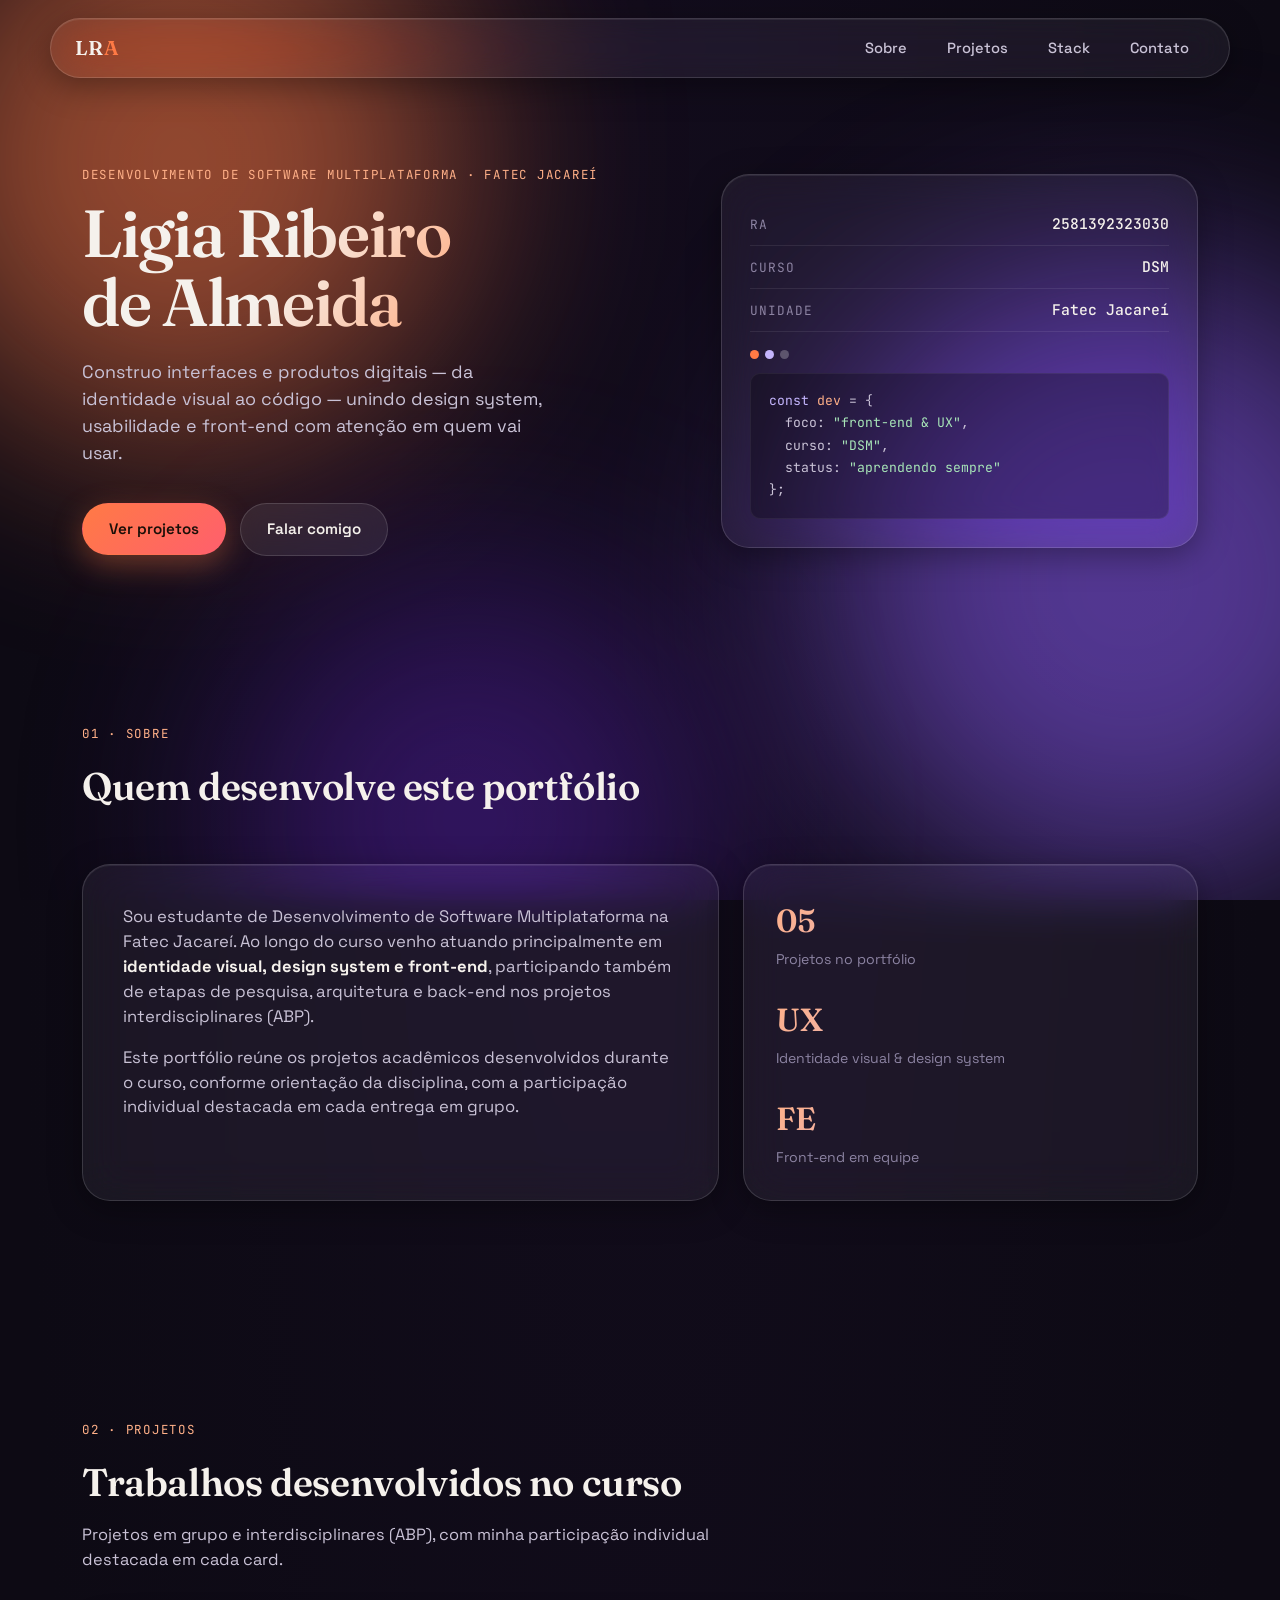
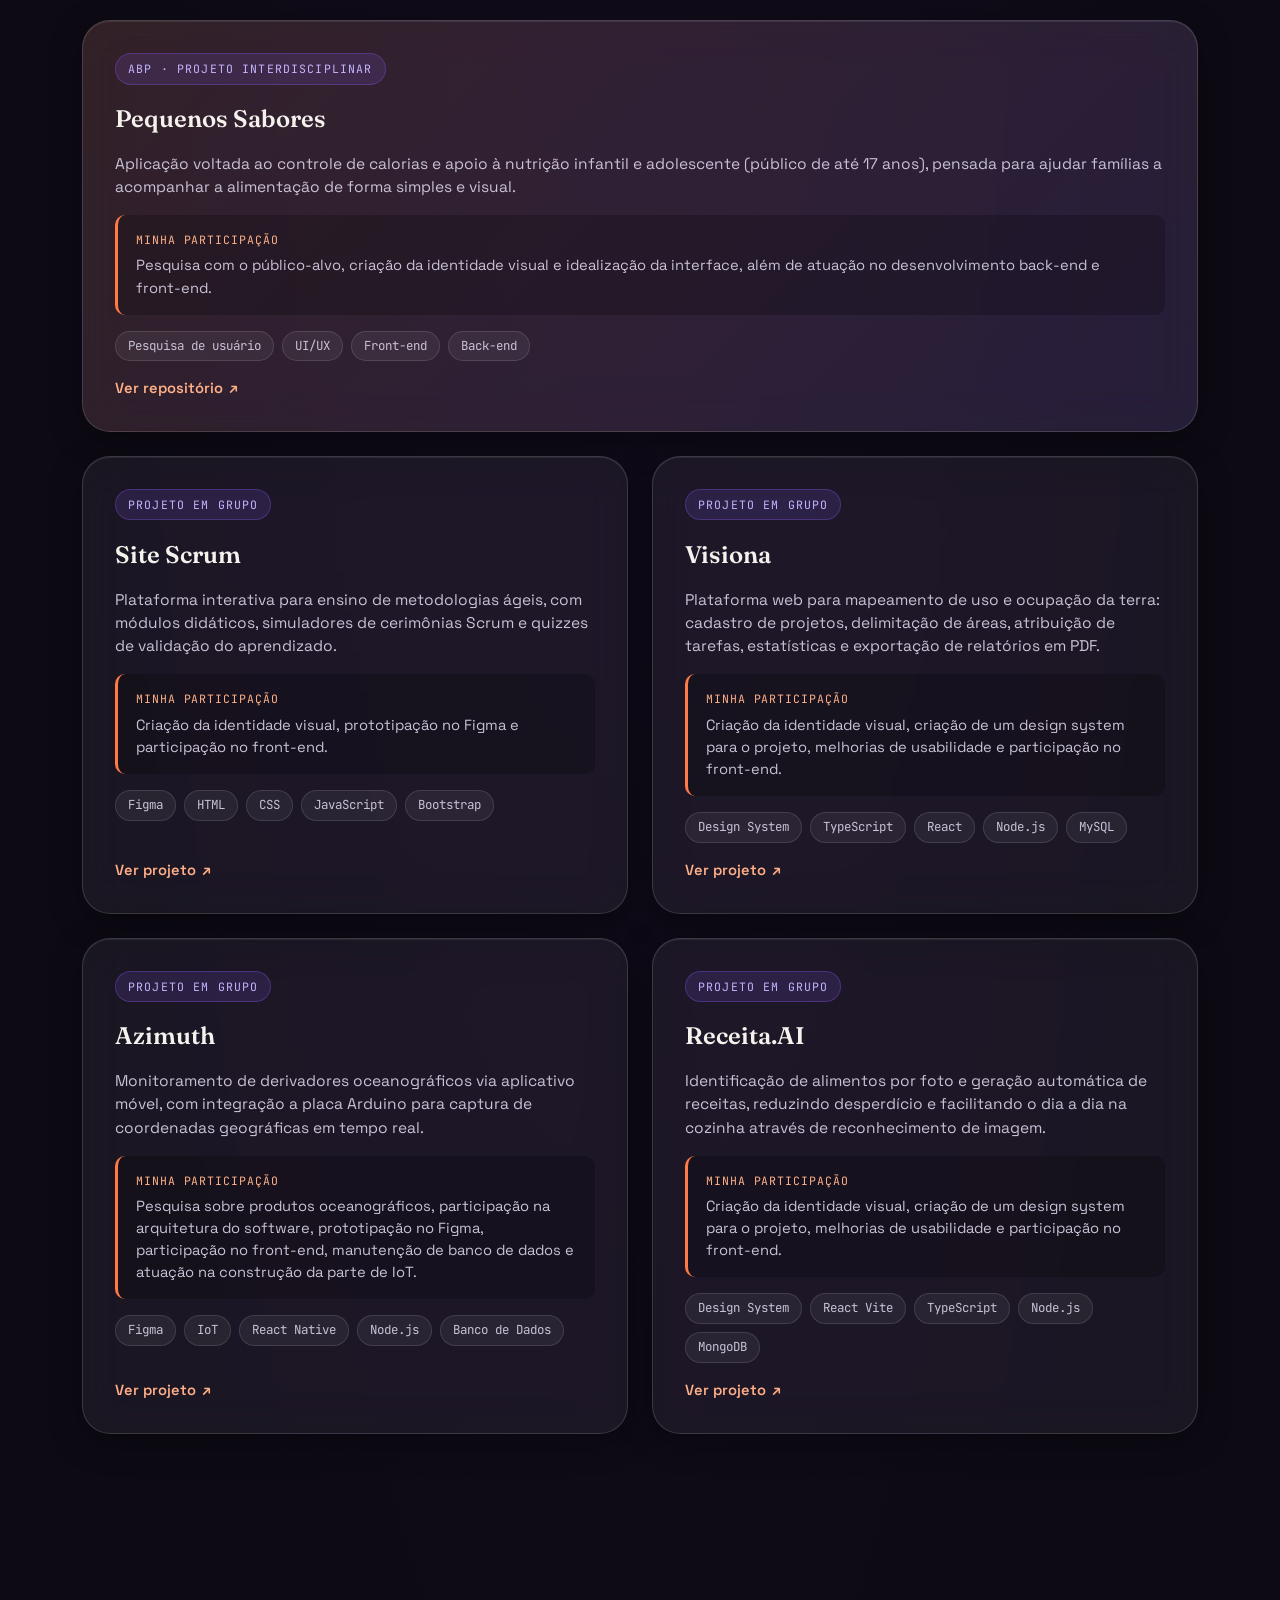
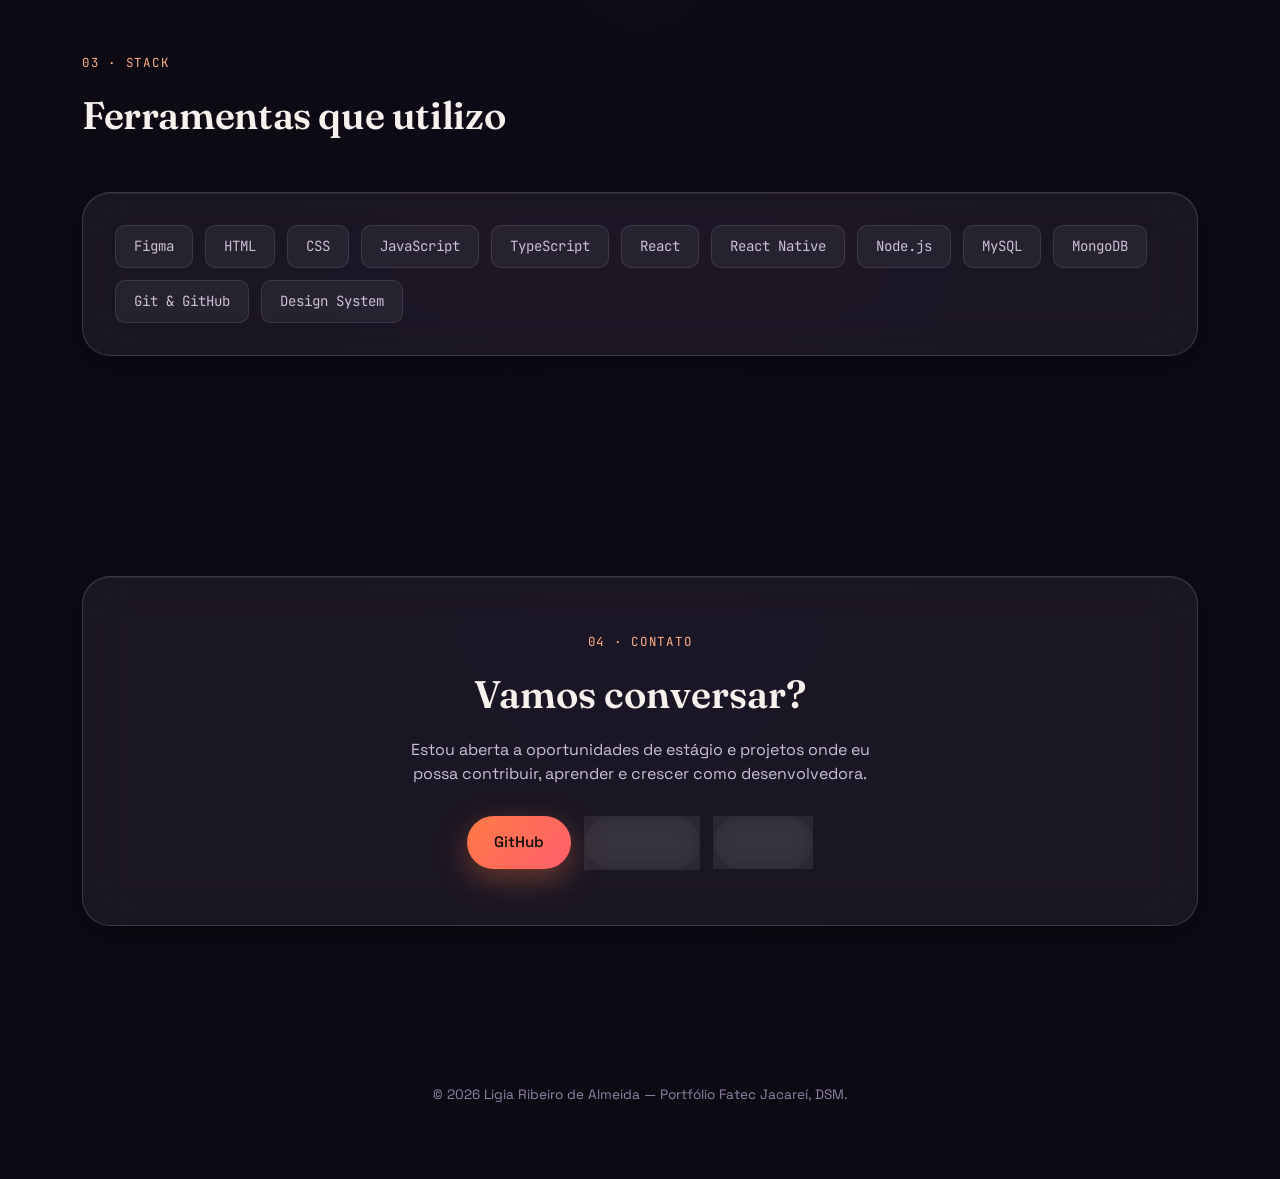
==== docs/index.html @ 4e8bae31 "Move portfolio para pasta docs (fonte do GitHub Pages)" ====
<!DOCTYPE html>
<html lang="pt-BR">
<head>
<meta charset="UTF-8">
<meta name="viewport" content="width=device-width, initial-scale=1.0">
<title>Ligia Ribeiro de Almeida · Portfólio</title>
<meta name="description" content="Portfólio de Ligia Ribeiro de Almeida — Desenvolvimento de Software Multiplataforma, Fatec Jacareí.">
<link rel="preconnect" href="https://fonts.googleapis.com">
<link rel="preconnect" href="https://fonts.gstatic.com" crossorigin>
<link href="https://fonts.googleapis.com/css2?family=Space+Grotesk:wght@400;500;600;700&family=Fraunces:ital,opsz,wght@0,9..144,400;0,9..144,500;0,9..144,600;1,9..144,500&family=JetBrains+Mono:wght@400;500&display=swap" rel="stylesheet">
<link rel="stylesheet" href="assets/css/style.css">
</head>
<body>

<div class="aurora" aria-hidden="true">
  <span class="blob blob--orange"></span>
  <span class="blob blob--purple"></span>
  <span class="blob blob--purple2"></span>
</div>

<a class="skip-link" href="#conteudo">Pular para o conteúdo</a>

<header class="nav-wrap">
  <nav class="nav glass" aria-label="Navegação principal">
    <a href="#topo" class="nav__brand">LR<span>A</span></a>
    <button class="nav__toggle" id="navToggle" aria-expanded="false" aria-controls="navMenu" aria-label="Abrir menu">
      <span></span><span></span><span></span>
    </button>
    <ul class="nav__menu" id="navMenu">
      <li><a href="#sobre">Sobre</a></li>
      <li><a href="#projetos">Projetos</a></li>
      <li><a href="#stack">Stack</a></li>
      <li><a href="#contato">Contato</a></li>
    </ul>
  </nav>
</header>

<main id="conteudo">

  <!-- HERO -->
  <section class="hero" id="topo">
    <div class="hero__content">
      <p class="eyebrow">Desenvolvimento de Software Multiplataforma · Fatec Jacareí</p>
      <h1 class="hero__title">
        Ligia Ribeiro<br>de Almeida
      </h1>
      <p class="hero__lede">
        Construo interfaces e produtos digitais — da identidade visual ao código —
        unindo design system, usabilidade e front-end com atenção em quem vai usar.
      </p>
      <div class="hero__actions">
        <a href="#projetos" class="btn btn--primary">Ver projetos</a>
        <a href="#contato" class="btn btn--ghost">Falar comigo</a>
      </div>
    </div>
    <div class="hero__panel glass" aria-hidden="true">
      <div class="panel__row"><span>RA</span><strong>2581392323030</strong></div>
      <div class="panel__row"><span>Curso</span><strong>DSM</strong></div>
      <div class="panel__row"><span>Unidade</span><strong>Fatec Jacareí</strong></div>
      <div class="panel__dots">
        <i></i><i></i><i></i>
      </div>
      <div class="panel__code">
        <span class="line"><span class="tok-kw">const</span> <span class="tok-var">dev</span> = {</span>
        <span class="line">  foco: <span class="tok-str">"front-end & UX"</span>,</span>
        <span class="line">  curso: <span class="tok-str">"DSM"</span>,</span>
        <span class="line">  status: <span class="tok-str">"aprendendo sempre"</span></span>
        <span class="line">};</span>
      </div>
    </div>
  </section>

  <!-- SOBRE -->
  <section class="sobre" id="sobre">
    <div class="section-head">
      <p class="eyebrow">01 · Sobre</p>
      <h2>Quem desenvolve este portfólio</h2>
    </div>
    <div class="sobre__grid">
      <div class="glass sobre__card">
        <p>
          Sou estudante de Desenvolvimento de Software Multiplataforma na Fatec Jacareí.
          Ao longo do curso venho atuando principalmente em <strong>identidade visual,
          design system e front-end</strong>, participando também de etapas de pesquisa,
          arquitetura e back-end nos projetos interdisciplinares (ABP).
        </p>
        <p>
          Este portfólio reúne os projetos acadêmicos desenvolvidos durante o curso,
          conforme orientação da disciplina, com a participação individual destacada
          em cada entrega em grupo.
        </p>
      </div>
      <div class="glass sobre__highlights">
        <div class="hl">
          <span class="hl__num">05</span>
          <span class="hl__label">Projetos no portfólio</span>
        </div>
        <div class="hl">
          <span class="hl__num">UX</span>
          <span class="hl__label">Identidade visual &amp; design system</span>
        </div>
        <div class="hl">
          <span class="hl__num">FE</span>
          <span class="hl__label">Front-end em equipe</span>
        </div>
      </div>
    </div>
  </section>

  <!-- PROJETOS -->
  <section class="projetos" id="projetos">
    <div class="section-head">
      <p class="eyebrow">02 · Projetos</p>
      <h2>Trabalhos desenvolvidos no curso</h2>
      <p class="section-sub">Projetos em grupo e interdisciplinares (ABP), com minha participação individual destacada em cada card.</p>
    </div>

    <div class="projetos__grid">

      <!-- Pequenos Sabores -->
      <article class="card glass card--feature">
        <div class="card__tag">ABP · Projeto Interdisciplinar</div>
        <h3>Pequenos Sabores</h3>
        <p class="card__desc">
          Aplicação voltada ao controle de calorias e apoio à nutrição infantil
          e adolescente (público de até 17 anos), pensada para ajudar famílias
          a acompanhar a alimentação de forma simples e visual.
        </p>
        <div class="card__role">
          <span class="card__role-label">Minha participação</span>
          <p>Pesquisa com o público-alvo, criação da identidade visual e idealização
          da interface, além de atuação no desenvolvimento back-end e front-end.</p>
        </div>
        <div class="chips">
          <span class="chip">Pesquisa de usuário</span>
          <span class="chip">UI/UX</span>
          <span class="chip">Front-end</span>
          <span class="chip">Back-end</span>
        </div>
        <a href="https://github.com/4TechForce/ABP-3DSM-2024" target="_blank" rel="noopener" class="card__link">
          Ver repositório <span aria-hidden="true">↗</span>
        </a>
      </article>

      <!-- Site Scrum -->
      <article class="card glass">
        <div class="card__tag">Projeto em grupo</div>
        <h3>Site Scrum</h3>
        <p class="card__desc">
          Plataforma interativa para ensino de metodologias ágeis, com módulos
          didáticos, simuladores de cerimônias Scrum e quizzes de validação
          do aprendizado.
        </p>
        <div class="card__role">
          <span class="card__role-label">Minha participação</span>
          <p>Criação da identidade visual, prototipação no Figma e participação no front-end.</p>
        </div>
        <div class="chips">
          <span class="chip">Figma</span>
          <span class="chip">HTML</span>
          <span class="chip">CSS</span>
          <span class="chip">JavaScript</span>
          <span class="chip">Bootstrap</span>
        </div>
        <a href="https://cguilhermec.github.io/portfolio/src/pages/SiteScrum.html" target="_blank" rel="noopener" class="card__link">
          Ver projeto <span aria-hidden="true">↗</span>
        </a>
      </article>

      <!-- Visiona -->
      <article class="card glass">
        <div class="card__tag">Projeto em grupo</div>
        <h3>Visiona</h3>
        <p class="card__desc">
          Plataforma web para mapeamento de uso e ocupação da terra: cadastro
          de projetos, delimitação de áreas, atribuição de tarefas, estatísticas
          e exportação de relatórios em PDF.
        </p>
        <div class="card__role">
          <span class="card__role-label">Minha participação</span>
          <p>Criação da identidade visual, criação de um design system para o projeto,
          melhorias de usabilidade e participação no front-end.</p>
        </div>
        <div class="chips">
          <span class="chip">Design System</span>
          <span class="chip">TypeScript</span>
          <span class="chip">React</span>
          <span class="chip">Node.js</span>
          <span class="chip">MySQL</span>
        </div>
        <a href="https://cguilhermec.github.io/portfolio/src/pages/Visiona.html" target="_blank" rel="noopener" class="card__link">
          Ver projeto <span aria-hidden="true">↗</span>
        </a>
      </article>

      <!-- Azimuth -->
      <article class="card glass">
        <div class="card__tag">Projeto em grupo</div>
        <h3>Azimuth</h3>
        <p class="card__desc">
          Monitoramento de derivadores oceanográficos via aplicativo móvel, com
          integração a placa Arduino para captura de coordenadas geográficas
          em tempo real.
        </p>
        <div class="card__role">
          <span class="card__role-label">Minha participação</span>
          <p>Pesquisa sobre produtos oceanográficos, participação na arquitetura do
          software, prototipação no Figma, participação no front-end, manutenção
          de banco de dados e atuação na construção da parte de IoT.</p>
        </div>
        <div class="chips">
          <span class="chip">Figma</span>
          <span class="chip">IoT</span>
          <span class="chip">React Native</span>
          <span class="chip">Node.js</span>
          <span class="chip">Banco de Dados</span>
        </div>
        <a href="https://cguilhermec.github.io/portfolio/src/pages/Azimuth.html" target="_blank" rel="noopener" class="card__link">
          Ver projeto <span aria-hidden="true">↗</span>
        </a>
      </article>

      <!-- Receita.AI -->
      <article class="card glass">
        <div class="card__tag">Projeto em grupo</div>
        <h3>Receita.AI</h3>
        <p class="card__desc">
          Identificação de alimentos por foto e geração automática de receitas,
          reduzindo desperdício e facilitando o dia a dia na cozinha através
          de reconhecimento de imagem.
        </p>
        <div class="card__role">
          <span class="card__role-label">Minha participação</span>
          <p>Criação da identidade visual, criação de um design system para o projeto,
          melhorias de usabilidade e participação no front-end.</p>
        </div>
        <div class="chips">
          <span class="chip">Design System</span>
          <span class="chip">React Vite</span>
          <span class="chip">TypeScript</span>
          <span class="chip">Node.js</span>
          <span class="chip">MongoDB</span>
        </div>
        <a href="https://cguilhermec.github.io/portfolio/src/pages/ReceitasIA.html" target="_blank" rel="noopener" class="card__link">
          Ver projeto <span aria-hidden="true">↗</span>
        </a>
      </article>

    </div>
  </section>

  <!-- STACK -->
  <section class="stack" id="stack">
    <div class="section-head">
      <p class="eyebrow">03 · Stack</p>
      <h2>Ferramentas que utilizo</h2>
    </div>
    <ul class="stack__list glass">
      <li>Figma</li>
      <li>HTML</li>
      <li>CSS</li>
      <li>JavaScript</li>
      <li>TypeScript</li>
      <li>React</li>
      <li>React Native</li>
      <li>Node.js</li>
      <li>MySQL</li>
      <li>MongoDB</li>
      <li>Git &amp; GitHub</li>
      <li>Design System</li>
    </ul>
  </section>

  <!-- CONTATO -->
  <section class="contato" id="contato">
    <div class="glass contato__card">
      <p class="eyebrow">04 · Contato</p>
      <h2>Vamos conversar?</h2>
      <p class="contato__lede">
        Estou aberta a oportunidades de estágio e projetos onde eu possa
        contribuir, aprender e crescer como desenvolvedora.
      </p>
      <div class="contato__links">
        <a href="https://github.com/fatec-jacarei-dsm-portfolio" target="_blank" rel="noopener" class="btn btn--primary">GitHub</a>
        <a href="#" class="btn btn--ghost" id="linkedinLink">LinkedIn</a>
        <a href="#" class="btn btn--ghost" id="emailLink">E-mail</a>
      </div>
    </div>
  </section>

</main>

<footer class="footer">
  <p>© <span id="ano"></span> Ligia Ribeiro de Almeida — Portfólio Fatec Jacareí, DSM.</p>
</footer>

<script src="assets/js/main.js"></script>
</body>
</html>
---- docs/assets/css/style.css ----
/* ===========================================================
   TOKENS
   =========================================================== */
:root {
  /* Cor base — fundo profundo, quase preto-arroxeado */
  --bg-base: #0d0a14;
  --bg-base-2: #120c1c;

  /* Acentos */
  --orange: #ff7a45;
  --orange-soft: #ffb088;
  --purple: #8b5cf6;
  --purple-deep: #5b21b6;
  --purple-soft: #c4b5fd;

  /* Texto */
  --text-high: #f5f1ec;
  --text-mid: #c9c2d6;
  --text-low: #8d84a3;

  /* Vidro */
  --glass-bg: rgba(255, 255, 255, 0.055);
  --glass-bg-strong: rgba(255, 255, 255, 0.08);
  --glass-border: rgba(255, 255, 255, 0.14);
  --glass-shadow: 0 8px 32px rgba(0, 0, 0, 0.35);

  /* Tipografia */
  --font-display: "Fraunces", serif;
  --font-body: "Space Grotesk", sans-serif;
  --font-mono: "JetBrains Mono", monospace;

  --radius-lg: 28px;
  --radius-md: 18px;
  --radius-sm: 10px;
}

* { box-sizing: border-box; }

html {
  scroll-behavior: smooth;
}

@media (prefers-reduced-motion: reduce) {
  html { scroll-behavior: auto; }
  * { animation-duration: 0.01ms !important; animation-iteration-count: 1 !important; transition-duration: 0.01ms !important; }
}

body {
  margin: 0;
  background: radial-gradient(ellipse at top, var(--bg-base-2), var(--bg-base) 70%);
  color: var(--text-high);
  font-family: var(--font-body);
  line-height: 1.5;
  min-height: 100vh;
  overflow-x: hidden;
}

img { max-width: 100%; display: block; }

a { color: inherit; text-decoration: none; }

.skip-link {
  position: absolute;
  left: -9999px;
  top: 0;
  background: var(--orange);
  color: #1a1020;
  padding: 12px 20px;
  border-radius: var(--radius-sm);
  z-index: 999;
  font-weight: 600;
}
.skip-link:focus {
  left: 16px;
  top: 16px;
}

:focus-visible {
  outline: 2px solid var(--orange-soft);
  outline-offset: 3px;
  border-radius: 6px;
}

/* ===========================================================
   AURORA BACKGROUND — fonte de luz por trás do vidro
   =========================================================== */
.aurora {
  position: fixed;
  inset: 0;
  z-index: -1;
  overflow: hidden;
  pointer-events: none;
}

.blob {
  position: absolute;
  border-radius: 50%;
  filter: blur(110px);
  opacity: 0.55;
}

.blob--orange {
  width: 560px;
  height: 560px;
  background: var(--orange);
  top: -120px;
  left: -100px;
  animation: drift1 22s ease-in-out infinite alternate;
}

.blob--purple {
  width: 620px;
  height: 620px;
  background: var(--purple);
  top: 30%;
  right: -160px;
  animation: drift2 26s ease-in-out infinite alternate;
}

.blob--purple2 {
  width: 480px;
  height: 480px;
  background: var(--purple-deep);
  bottom: -160px;
  left: 18%;
  opacity: 0.45;
  animation: drift3 30s ease-in-out infinite alternate;
}

@keyframes drift1 {
  to { transform: translate(60px, 80px) scale(1.08); }
}
@keyframes drift2 {
  to { transform: translate(-50px, 60px) scale(1.05); }
}
@keyframes drift3 {
  to { transform: translate(40px, -50px) scale(1.1); }
}

/* ===========================================================
   GLASS — material base
   =========================================================== */
.glass {
  background: var(--glass-bg);
  border: 1px solid var(--glass-border);
  border-radius: var(--radius-lg);
  backdrop-filter: blur(22px) saturate(140%);
  -webkit-backdrop-filter: blur(22px) saturate(140%);
  box-shadow: var(--glass-shadow), inset 0 1px 0 rgba(255,255,255,0.08);
}

/* ===========================================================
   LAYOUT WRAPPERS
   =========================================================== */
section {
  max-width: 1180px;
  margin: 0 auto;
  padding: 110px 32px;
}

.section-head { margin-bottom: 48px; max-width: 640px; }

.eyebrow {
  font-family: var(--font-mono);
  font-size: 0.78rem;
  letter-spacing: 0.14em;
  text-transform: uppercase;
  color: var(--orange-soft);
  margin: 0 0 14px;
}

.section-head h2 {
  font-family: var(--font-display);
  font-weight: 600;
  font-size: clamp(1.8rem, 3vw, 2.6rem);
  margin: 0 0 12px;
  letter-spacing: -0.01em;
}

.section-sub {
  color: var(--text-mid);
  margin: 0;
  font-size: 1.02rem;
}

/* ===========================================================
   NAV
   =========================================================== */
.nav-wrap {
  position: sticky;
  top: 0;
  z-index: 50;
  padding: 18px 24px 0;
}

.nav {
  max-width: 1180px;
  margin: 0 auto;
  display: flex;
  align-items: center;
  justify-content: space-between;
  padding: 14px 24px;
  border-radius: 999px;
}

.nav__brand {
  font-family: var(--font-display);
  font-weight: 600;
  font-size: 1.25rem;
  letter-spacing: 0.02em;
}
.nav__brand span { color: var(--orange); }

.nav__menu {
  list-style: none;
  display: flex;
  gap: 8px;
  margin: 0;
  padding: 0;
}

.nav__menu a {
  font-size: 0.92rem;
  font-weight: 500;
  color: var(--text-mid);
  padding: 9px 16px;
  border-radius: 999px;
  transition: color 0.2s ease, background 0.2s ease;
}

.nav__menu a:hover {
  color: var(--text-high);
  background: rgba(255,255,255,0.07);
}

.nav__toggle {
  display: none;
  flex-direction: column;
  gap: 5px;
  background: none;
  border: none;
  cursor: pointer;
  padding: 6px;
}
.nav__toggle span {
  width: 22px;
  height: 2px;
  background: var(--text-high);
  border-radius: 2px;
  transition: transform 0.25s ease, opacity 0.25s ease;
}

/* ===========================================================
   HERO
   =========================================================== */
.hero {
  display: grid;
  grid-template-columns: 1.1fr 0.9fr;
  gap: 56px;
  align-items: center;
  padding-top: 88px;
  padding-bottom: 60px;
}

.eyebrow + .hero__title { margin-top: 0; }

.hero__title {
  font-family: var(--font-display);
  font-weight: 600;
  font-size: clamp(2.6rem, 5.2vw, 4.4rem);
  line-height: 1.04;
  margin: 0 0 22px;
  letter-spacing: -0.02em;
  background: linear-gradient(120deg, var(--text-high) 35%, var(--orange-soft) 65%, var(--purple-soft) 100%);
  -webkit-background-clip: text;
  background-clip: text;
  color: transparent;
}

.hero__lede {
  font-size: 1.12rem;
  color: var(--text-mid);
  max-width: 480px;
  margin: 0 0 36px;
}

.hero__actions {
  display: flex;
  gap: 14px;
  flex-wrap: wrap;
}

.btn {
  display: inline-flex;
  align-items: center;
  gap: 6px;
  font-family: var(--font-body);
  font-weight: 600;
  font-size: 0.95rem;
  padding: 14px 26px;
  border-radius: 999px;
  transition: transform 0.2s ease, box-shadow 0.2s ease, background 0.2s ease;
  cursor: pointer;
  border: 1px solid transparent;
}

.btn--primary {
  background: linear-gradient(135deg, var(--orange), #ff5f6d);
  color: #1a0f08;
  box-shadow: 0 10px 30px rgba(255, 122, 69, 0.35);
}
.btn--primary:hover {
  transform: translateY(-2px);
  box-shadow: 0 14px 36px rgba(255, 122, 69, 0.45);
}

.btn--ghost {
  background: var(--glass-bg-strong);
  border: 1px solid var(--glass-border);
  color: var(--text-high);
  backdrop-filter: blur(12px);
}
.btn--ghost:hover {
  transform: translateY(-2px);
  background: rgba(255,255,255,0.12);
}

/* Hero side panel */
.hero__panel {
  padding: 28px;
  position: relative;
}

.panel__row {
  display: flex;
  justify-content: space-between;
  align-items: baseline;
  padding: 10px 0;
  border-bottom: 1px solid rgba(255,255,255,0.08);
  font-family: var(--font-mono);
}
.panel__row span {
  color: var(--text-low);
  font-size: 0.8rem;
  text-transform: uppercase;
  letter-spacing: 0.08em;
}
.panel__row strong {
  color: var(--text-high);
  font-weight: 500;
  font-size: 0.92rem;
}

.panel__dots {
  display: flex;
  gap: 6px;
  margin: 18px 0 14px;
}
.panel__dots i {
  width: 9px;
  height: 9px;
  border-radius: 50%;
  display: block;
}
.panel__dots i:nth-child(1) { background: var(--orange); }
.panel__dots i:nth-child(2) { background: var(--purple-soft); }
.panel__dots i:nth-child(3) { background: rgba(255,255,255,0.25); }

.panel__code {
  background: rgba(0,0,0,0.28);
  border-radius: var(--radius-sm);
  padding: 16px 18px;
  font-family: var(--font-mono);
  font-size: 0.82rem;
  line-height: 1.7;
  border: 1px solid rgba(255,255,255,0.06);
}
.panel__code .line { display: block; white-space: pre; color: var(--text-mid); }
.tok-kw { color: var(--purple-soft); }
.tok-var { color: var(--orange-soft); }
.tok-str { color: #a8e6b8; }

/* ===========================================================
   SOBRE
   =========================================================== */
.sobre__grid {
  display: grid;
  grid-template-columns: 1.4fr 1fr;
  gap: 24px;
}

.sobre__card {
  padding: 40px;
  font-size: 1.04rem;
  color: var(--text-mid);
}
.sobre__card p { margin: 0 0 16px; }
.sobre__card p:last-child { margin-bottom: 0; }
.sobre__card strong { color: var(--text-high); }

.sobre__highlights {
  padding: 32px;
  display: flex;
  flex-direction: column;
  justify-content: center;
  gap: 26px;
}

.hl { display: flex; flex-direction: column; gap: 4px; }
.hl__num {
  font-family: var(--font-display);
  font-size: 2rem;
  font-weight: 600;
  background: linear-gradient(135deg, var(--orange-soft), var(--purple-soft));
  -webkit-background-clip: text;
  background-clip: text;
  color: transparent;
}
.hl__label {
  font-size: 0.88rem;
  color: var(--text-low);
}

/* ===========================================================
   PROJETOS
   =========================================================== */
.projetos__grid {
  display: grid;
  grid-template-columns: repeat(2, 1fr);
  gap: 24px;
}

.card {
  padding: 32px;
  display: flex;
  flex-direction: column;
  gap: 16px;
  transition: transform 0.3s ease, box-shadow 0.3s ease, border-color 0.3s ease;
}

.card:hover {
  transform: translateY(-4px);
  border-color: rgba(255,255,255,0.26);
}

.card--feature {
  grid-column: 1 / -1;
  background: linear-gradient(135deg, rgba(255,122,69,0.10), rgba(139,92,246,0.10)), var(--glass-bg);
}

.card__tag {
  font-family: var(--font-mono);
  font-size: 0.72rem;
  text-transform: uppercase;
  letter-spacing: 0.1em;
  color: var(--purple-soft);
  width: fit-content;
  padding: 6px 12px;
  border-radius: 999px;
  background: rgba(139, 92, 246, 0.15);
  border: 1px solid rgba(139, 92, 246, 0.3);
}

.card h3 {
  font-family: var(--font-display);
  font-size: 1.5rem;
  font-weight: 600;
  margin: 0;
}

.card__desc {
  color: var(--text-mid);
  margin: 0;
  font-size: 0.97rem;
}

.card__role {
  background: rgba(0,0,0,0.22);
  border-radius: var(--radius-sm);
  padding: 16px 18px;
  border-left: 3px solid var(--orange);
}
.card__role-label {
  display: block;
  font-family: var(--font-mono);
  font-size: 0.72rem;
  text-transform: uppercase;
  letter-spacing: 0.08em;
  color: var(--orange-soft);
  margin-bottom: 6px;
}
.card__role p {
  margin: 0;
  font-size: 0.92rem;
  color: var(--text-mid);
}

.chips {
  display: flex;
  flex-wrap: wrap;
  gap: 8px;
}
.chip {
  font-size: 0.78rem;
  font-family: var(--font-mono);
  padding: 5px 12px;
  border-radius: 999px;
  background: rgba(255,255,255,0.06);
  border: 1px solid rgba(255,255,255,0.12);
  color: var(--text-mid);
}

.card__link {
  margin-top: auto;
  font-weight: 600;
  font-size: 0.92rem;
  color: var(--orange-soft);
  display: inline-flex;
  align-items: center;
  gap: 6px;
  width: fit-content;
  transition: gap 0.2s ease;
}
.card__link:hover { gap: 10px; color: var(--orange); }

/* ===========================================================
   STACK
   =========================================================== */
.stack__list {
  list-style: none;
  display: flex;
  flex-wrap: wrap;
  gap: 12px;
  padding: 32px;
  margin: 0;
}
.stack__list li {
  font-family: var(--font-mono);
  font-size: 0.88rem;
  padding: 10px 18px;
  border-radius: var(--radius-sm);
  background: rgba(255,255,255,0.05);
  border: 1px solid rgba(255,255,255,0.1);
  color: var(--text-mid);
  transition: color 0.2s ease, border-color 0.2s ease, transform 0.2s ease;
}
.stack__list li:hover {
  color: var(--text-high);
  border-color: var(--orange);
  transform: translateY(-2px);
}

/* ===========================================================
   CONTATO
   =========================================================== */
.contato__card {
  padding: 56px;
  text-align: center;
  display: flex;
  flex-direction: column;
  align-items: center;
}
.contato__card .eyebrow { margin: 0 0 14px; }
.contato__card h2 {
  font-family: var(--font-display);
  font-size: clamp(1.8rem, 3vw, 2.4rem);
  font-weight: 600;
  margin: 0 0 14px;
}
.contato__lede {
  color: var(--text-mid);
  max-width: 480px;
  margin: 0 0 30px;
}
.contato__links {
  display: flex;
  gap: 14px;
  flex-wrap: wrap;
  justify-content: center;
}

/* ===========================================================
   FOOTER
   =========================================================== */
.footer {
  text-align: center;
  padding: 36px 24px 60px;
  color: var(--text-low);
  font-size: 0.85rem;
}

/* ===========================================================
   RESPONSIVE
   =========================================================== */
@media (max-width: 900px) {
  .hero { grid-template-columns: 1fr; padding-top: 56px; }
  .sobre__grid { grid-template-columns: 1fr; }
  .projetos__grid { grid-template-columns: 1fr; }
  .card--feature { grid-column: auto; }
}

@media (max-width: 720px) {
  section { padding: 72px 20px; }

  .nav__toggle { display: flex; }

  .nav__menu {
    position: absolute;
    top: calc(100% + 10px);
    left: 0;
    right: 0;
    flex-direction: column;
    background: rgba(13, 10, 20, 0.92);
    backdrop-filter: blur(20px);
    border: 1px solid var(--glass-border);
    border-radius: var(--radius-md);
    padding: 12px;
    gap: 4px;
    display: none;
  }
  .nav__menu.is-open { display: flex; }
  .nav__menu a { display: block; padding: 12px 16px; }

  .hero__title { font-size: 2.4rem; }
  .hero__panel { order: -1; }
}
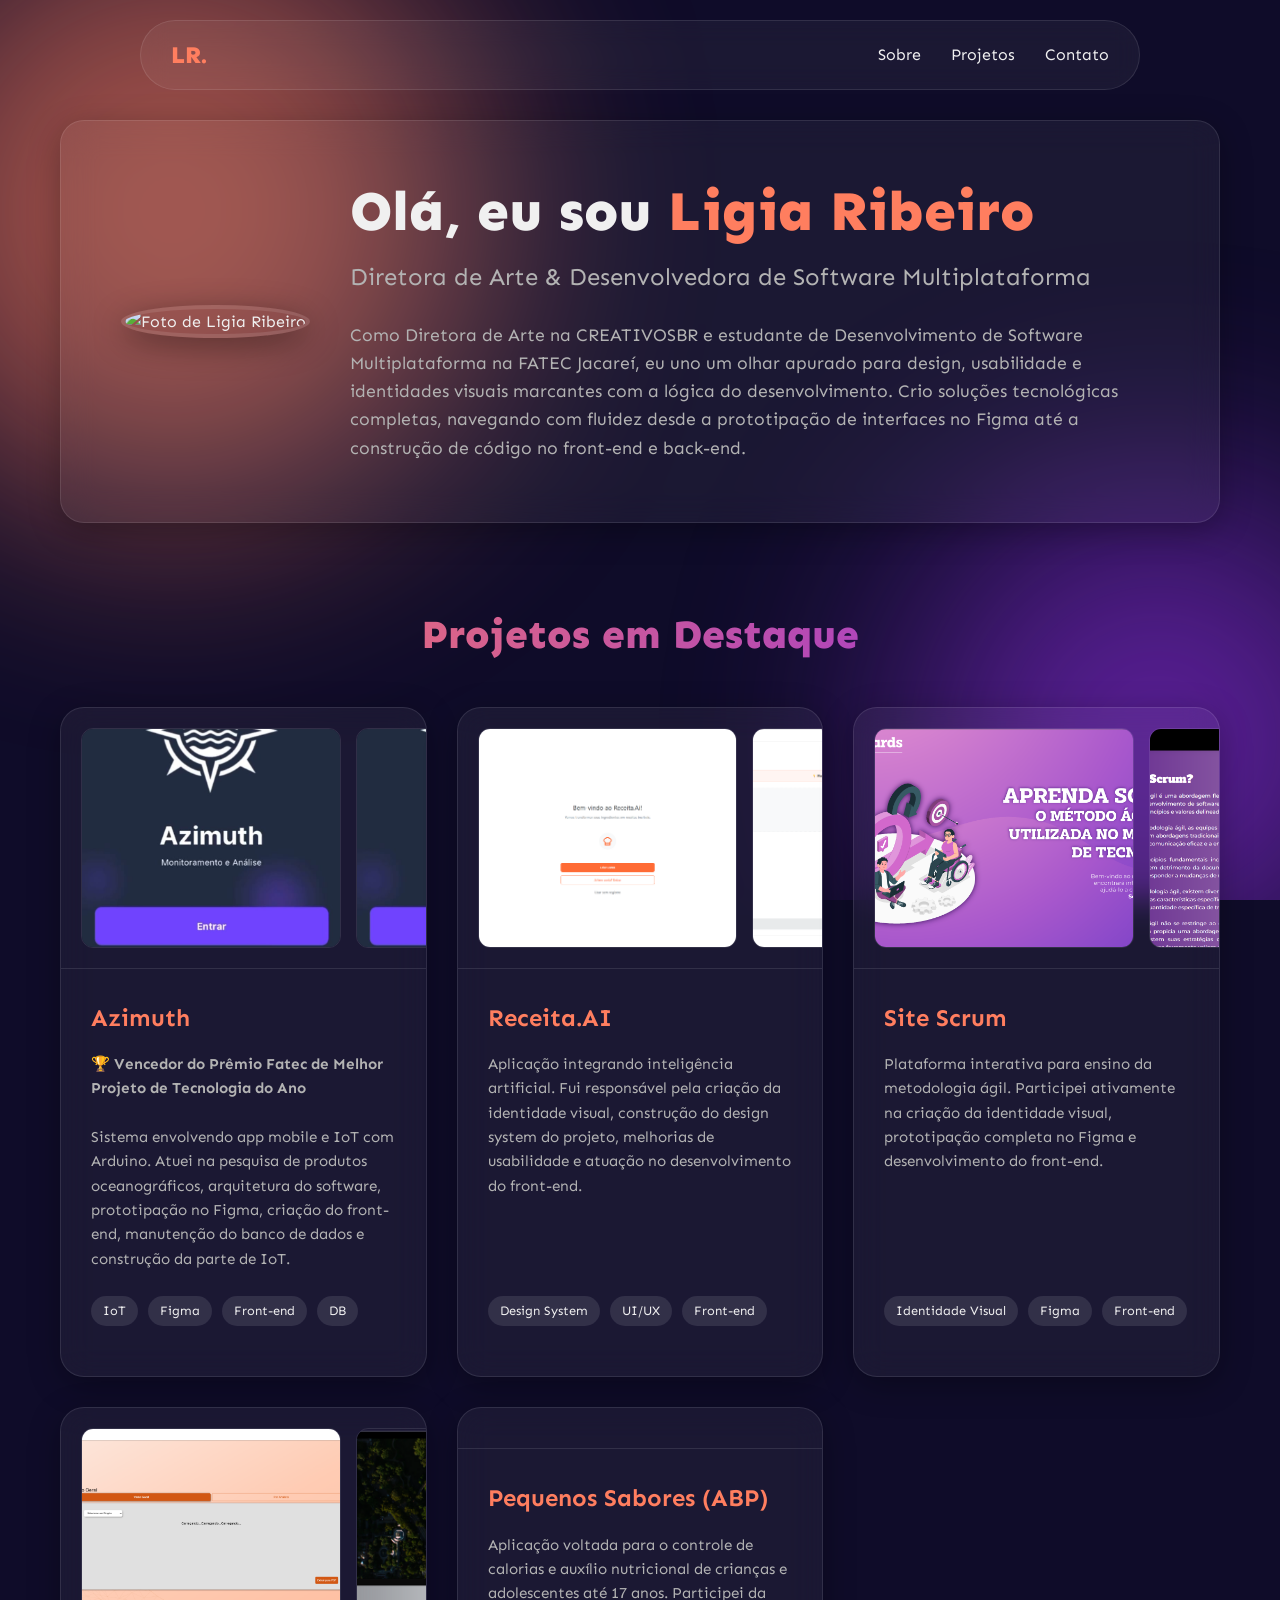
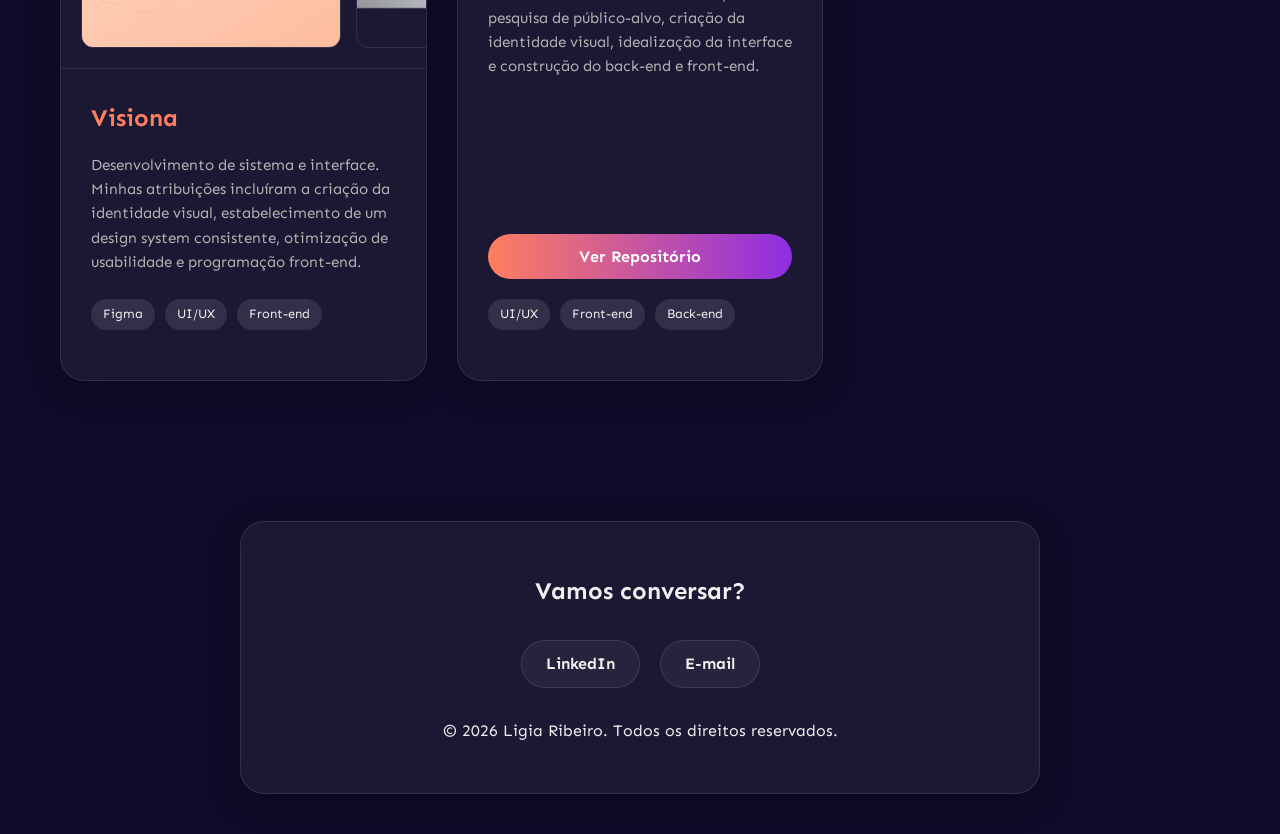
==== commit 6052a98e: "Atualiza design do portfolio: fonte Sen, multiplas imagens e premio Fatec" ====
--- a/docs/index.html
+++ b/docs/index.html
@@ -1,299 +1,165 @@
 <!DOCTYPE html>
 <html lang="pt-BR">
 <head>
-<meta charset="UTF-8">
-<meta name="viewport" content="width=device-width, initial-scale=1.0">
-<title>Ligia Ribeiro de Almeida · Portfólio</title>
-<meta name="description" content="Portfólio de Ligia Ribeiro de Almeida — Desenvolvimento de Software Multiplataforma, Fatec Jacareí.">
-<link rel="preconnect" href="https://fonts.googleapis.com">
-<link rel="preconnect" href="https://fonts.gstatic.com" crossorigin>
-<link href="https://fonts.googleapis.com/css2?family=Space+Grotesk:wght@400;500;600;700&family=Fraunces:ital,opsz,wght@0,9..144,400;0,9..144,500;0,9..144,600;1,9..144,500&family=JetBrains+Mono:wght@400;500&display=swap" rel="stylesheet">
-<link rel="stylesheet" href="assets/css/style.css">
+    <meta charset="UTF-8">
+    <meta name="viewport" content="width=device-width, initial-scale=1.0">
+    <title>Ligia Ribeiro - Portfólio</title>
+    <!-- Importando a fonte Sen -->
+    <link rel="preconnect" href="https://fonts.googleapis.com">
+    <link rel="preconnect" href="https://fonts.gstatic.com" crossorigin>
+    <link href="https://fonts.googleapis.com/css2?family=Sen:wght@400;700;800&display=swap" rel="stylesheet">
+    <!-- Arquivo CSS -->
+    <link rel="stylesheet" href="assets/css/style.css">
 </head>
 <body>
-
-<div class="aurora" aria-hidden="true">
-  <span class="blob blob--orange"></span>
-  <span class="blob blob--purple"></span>
-  <span class="blob blob--purple2"></span>
-</div>
-
-<a class="skip-link" href="#conteudo">Pular para o conteúdo</a>
-
-<header class="nav-wrap">
-  <nav class="nav glass" aria-label="Navegação principal">
-    <a href="#topo" class="nav__brand">LR<span>A</span></a>
-    <button class="nav__toggle" id="navToggle" aria-expanded="false" aria-controls="navMenu" aria-label="Abrir menu">
-      <span></span><span></span><span></span>
-    </button>
-    <ul class="nav__menu" id="navMenu">
-      <li><a href="#sobre">Sobre</a></li>
-      <li><a href="#projetos">Projetos</a></li>
-      <li><a href="#stack">Stack</a></li>
-      <li><a href="#contato">Contato</a></li>
-    </ul>
-  </nav>
-</header>
-
-<main id="conteudo">
-
-  <!-- HERO -->
-  <section class="hero" id="topo">
-    <div class="hero__content">
-      <p class="eyebrow">Desenvolvimento de Software Multiplataforma · Fatec Jacareí</p>
-      <h1 class="hero__title">
-        Ligia Ribeiro<br>de Almeida
-      </h1>
-      <p class="hero__lede">
-        Construo interfaces e produtos digitais — da identidade visual ao código —
-        unindo design system, usabilidade e front-end com atenção em quem vai usar.
-      </p>
-      <div class="hero__actions">
-        <a href="#projetos" class="btn btn--primary">Ver projetos</a>
-        <a href="#contato" class="btn btn--ghost">Falar comigo</a>
-      </div>
-    </div>
-    <div class="hero__panel glass" aria-hidden="true">
-      <div class="panel__row"><span>RA</span><strong>2581392323030</strong></div>
-      <div class="panel__row"><span>Curso</span><strong>DSM</strong></div>
-      <div class="panel__row"><span>Unidade</span><strong>Fatec Jacareí</strong></div>
-      <div class="panel__dots">
-        <i></i><i></i><i></i>
-      </div>
-      <div class="panel__code">
-        <span class="line"><span class="tok-kw">const</span> <span class="tok-var">dev</span> = {</span>
-        <span class="line">  foco: <span class="tok-str">"front-end & UX"</span>,</span>
-        <span class="line">  curso: <span class="tok-str">"DSM"</span>,</span>
-        <span class="line">  status: <span class="tok-str">"aprendendo sempre"</span></span>
-        <span class="line">};</span>
-      </div>
-    </div>
-  </section>
-
-  <!-- SOBRE -->
-  <section class="sobre" id="sobre">
-    <div class="section-head">
-      <p class="eyebrow">01 · Sobre</p>
-      <h2>Quem desenvolve este portfólio</h2>
-    </div>
-    <div class="sobre__grid">
-      <div class="glass sobre__card">
-        <p>
-          Sou estudante de Desenvolvimento de Software Multiplataforma na Fatec Jacareí.
-          Ao longo do curso venho atuando principalmente em <strong>identidade visual,
-          design system e front-end</strong>, participando também de etapas de pesquisa,
-          arquitetura e back-end nos projetos interdisciplinares (ABP).
-        </p>
-        <p>
-          Este portfólio reúne os projetos acadêmicos desenvolvidos durante o curso,
-          conforme orientação da disciplina, com a participação individual destacada
-          em cada entrega em grupo.
-        </p>
-      </div>
-      <div class="glass sobre__highlights">
-        <div class="hl">
-          <span class="hl__num">05</span>
-          <span class="hl__label">Projetos no portfólio</span>
-        </div>
-        <div class="hl">
-          <span class="hl__num">UX</span>
-          <span class="hl__label">Identidade visual &amp; design system</span>
-        </div>
-        <div class="hl">
-          <span class="hl__num">FE</span>
-          <span class="hl__label">Front-end em equipe</span>
-        </div>
-      </div>
-    </div>
-  </section>
-
-  <!-- PROJETOS -->
-  <section class="projetos" id="projetos">
-    <div class="section-head">
-      <p class="eyebrow">02 · Projetos</p>
-      <h2>Trabalhos desenvolvidos no curso</h2>
-      <p class="section-sub">Projetos em grupo e interdisciplinares (ABP), com minha participação individual destacada em cada card.</p>
+    <!-- Background Animado -->
+    <div class="bg-orbs">
+        <div class="orb orb-orange"></div>
+        <div class="orb orb-purple"></div>
     </div>
 
-    <div class="projetos__grid">
+    <!-- Navegação -->
+    <header class="glass-nav">
+        <nav>
+            <div class="logo">LR.</div>
+            <button class="nav-toggle" id="navToggle" aria-label="Abrir menu">
+                <span></span><span></span><span></span>
+            </button>
+            <ul class="nav-menu" id="navMenu">
+                <li><a href="#sobre">Sobre</a></li>
+                <li><a href="#projetos">Projetos</a></li>
+                <li><a href="#contato">Contato</a></li>
+            </ul>
+        </nav>
+    </header>
 
-      <!-- Pequenos Sabores -->
-      <article class="card glass card--feature">
-        <div class="card__tag">ABP · Projeto Interdisciplinar</div>
-        <h3>Pequenos Sabores</h3>
-        <p class="card__desc">
-          Aplicação voltada ao controle de calorias e apoio à nutrição infantil
-          e adolescente (público de até 17 anos), pensada para ajudar famílias
-          a acompanhar a alimentação de forma simples e visual.
-        </p>
-        <div class="card__role">
-          <span class="card__role-label">Minha participação</span>
-          <p>Pesquisa com o público-alvo, criação da identidade visual e idealização
-          da interface, além de atuação no desenvolvimento back-end e front-end.</p>
+    <main>
+        <!-- Seção Sobre / Hero -->
+        <section id="sobre" class="hero section">
+            <div class="hero-content glass-panel">
+                <div class="hero-profile">
+                    <!-- Certifique-se de que sua foto de perfil tem esse nome na pasta img -->
+                    <img src="assets/img/perfil.jpg" alt="Foto de Ligia Ribeiro" class="profile-img">
+                </div>
+                <div class="hero-text">
+                    <h1>Olá, eu sou <span>Ligia Ribeiro</span></h1>
+                    <h2>Diretora de Arte & Desenvolvedora de Software Multiplataforma</h2>
+                    <p>Como Diretora de Arte na CREATIVOSBR e estudante de Desenvolvimento de Software Multiplataforma na FATEC Jacareí, eu uno um olhar apurado para design, usabilidade e identidades visuais marcantes com a lógica do desenvolvimento. Crio soluções tecnológicas completas, navegando com fluidez desde a prototipação de interfaces no Figma até a construção de código no front-end e back-end.</p>
+                </div>
+            </div>
+        </section>
+
+        <!-- Seção Projetos -->
+        <section id="projetos" class="section">
+            <h2 class="section-title">Projetos em Destaque</h2>
+            <div class="projects-grid">
+
+                <!-- Projeto Azimuth -->
+                <div class="project-card glass-panel">
+                    <div class="project-gallery">
+                        <img src="assets/img/Azimith_Login.jpg" alt="Azimuth Login">
+                        <img src="assets/img/Azimuth%20geral.jpg" alt="Azimuth Geral">
+                        <img src="assets/img/Azimuth%20mapa.jpg" alt="Azimuth Mapa">
+                        <img src="assets/img/Azimuth_home.jpg" alt="Azimuth Home">
+                        <img src="assets/img/Azimuth_Relatorio.jpg" alt="Azimuth Relatório">
+                        <img src="assets/img/Azimuth1.png" alt="Azimuth">
+                    </div>
+                    <div class="project-info">
+                        <h3>Azimuth</h3>
+                        <p><strong>🏆 Vencedor do Prêmio Fatec de Melhor Projeto de Tecnologia do Ano</strong><br><br>Sistema envolvendo app mobile e IoT com Arduino. Atuei na pesquisa de produtos oceanográficos, arquitetura do software, prototipação no Figma, criação do front-end, manutenção do banco de dados e construção da parte de IoT.</p>
+                        <div class="tags">
+                            <span>IoT</span><span>Figma</span><span>Front-end</span><span>DB</span>
+                        </div>
+                    </div>
+                </div>
+
+                <!-- Projeto Receita.AI -->
+                <div class="project-card glass-panel">
+                    <div class="project-gallery">
+                        <img src="assets/img/Receita_a-_home.png" alt="Receita AI Home">
+                        <img src="assets/img/Receita_AI_HomeSemLogin.png" alt="Receita AI Sem Login">
+                        <img src="assets/img/Receita%20AiConfirmarFoto.png" alt="Receita AI Foto">
+                        <img src="assets/img/Receita_ai_RegistrarSegundaTela.png" alt="Receita AI Registro">
+                        <img src="assets/img/Receitaai_MinhasReceita.png" alt="Receita AI Minhas Receitas">
+                        <img src="assets/img/ReceitaaiChatComAReceita.png" alt="Receita AI Chat">
+                        <img src="assets/img/receitaaiRegistrar.png" alt="Receita AI Registrar">
+                    </div>
+                    <div class="project-info">
+                        <h3>Receita.AI</h3>
+                        <p>Aplicação integrando inteligência artificial. Fui responsável pela criação da identidade visual, construção do design system do projeto, melhorias de usabilidade e atuação no desenvolvimento do front-end.</p>
+                        <div class="tags">
+                            <span>Design System</span><span>UI/UX</span><span>Front-end</span>
+                        </div>
+                    </div>
+                </div>
+
+                <!-- Projeto Site Scrum -->
+                <div class="project-card glass-panel">
+                    <div class="project-gallery">
+                        <img src="assets/img/Scrum_1.png" alt="Scrum 1">
+                        <img src="assets/img/Scrum_2.png" alt="Scrum 2">
+                        <img src="assets/img/Scrum_3.png" alt="Scrum 3">
+                        <img src="assets/img/Scrum_4.png" alt="Scrum 4">
+                        <img src="assets/img/Scrum_5.png" alt="Scrum 5">
+                        <img src="assets/img/Scrum_6.png" alt="Scrum 6">
+                        <img src="assets/img/Scrum_7.png" alt="Scrum 7">
+                    </div>
+                    <div class="project-info">
+                        <h3>Site Scrum</h3>
+                        <p>Plataforma interativa para ensino da metodologia ágil. Participei ativamente na criação da identidade visual, prototipação completa no Figma e desenvolvimento do front-end.</p>
+                        <div class="tags">
+                            <span>Identidade Visual</span><span>Figma</span><span>Front-end</span>
+                        </div>
+                    </div>
+                </div>
+
+                <!-- Projeto Visiona -->
+                <div class="project-card glass-panel">
+                    <div class="project-gallery">
+                        <img src="assets/img/VisaoGeral.png" alt="Visiona Geral">
+                        <img src="assets/img/Visiona.png" alt="Visiona">
+                        <img src="assets/img/Visiona_CadastorUser.png" alt="Visiona Cadastro">
+                        <img src="assets/img/Visiona_editUser.png" alt="Visiona Edit">
+                        <img src="assets/img/visiona2.png" alt="Visiona 2">
+                    </div>
+                    <div class="project-info">
+                        <h3>Visiona</h3>
+                        <p>Desenvolvimento de sistema e interface. Minhas atribuições incluíram a criação da identidade visual, estabelecimento de um design system consistente, otimização de usabilidade e programação front-end.</p>
+                        <div class="tags">
+                            <span>Figma</span><span>UI/UX</span><span>Front-end</span>
+                        </div>
+                    </div>
+                </div>
+
+                <!-- Projeto Pequenos Sabores -->
+                <div class="project-card glass-panel">
+                    <div class="project-gallery">
+                        <!-- Falta você adicionar a imagem deste projeto na pasta. O nome de exemplo é pequenos-sabores.png -->
+                        <img src="assets/img/pequenos-sabores.png" alt="Pequenos Sabores" onerror="this.style.display='none'">
+                    </div>
+                    <div class="project-info">
+                        <h3>Pequenos Sabores (ABP)</h3>
+                        <p>Aplicação voltada para o controle de calorias e auxílio nutricional de crianças e adolescentes até 17 anos. Participei da pesquisa de público-alvo, criação da identidade visual, idealização da interface e construção do back-end e front-end.</p>
+                        <a href="https://github.com/4TechForce/ABP-3DSM-2024.git" target="_blank" class="btn">Ver Repositório</a>
+                        <div class="tags">
+                            <span>UI/UX</span><span>Front-end</span><span>Back-end</span>
+                        </div>
+                    </div>
+                </div>
+
+            </div>
+        </section>
+    </main>
+
+    <footer id="contato" class="glass-panel footer-section">
+        <h2>Vamos conversar?</h2>
+        <div class="social-links">
+            <a id="linkedinLink" href="#" class="btn-glass">LinkedIn</a>
+            <a id="emailLink" href="#" class="btn-glass">E-mail</a>
         </div>
-        <div class="chips">
-          <span class="chip">Pesquisa de usuário</span>
-          <span class="chip">UI/UX</span>
-          <span class="chip">Front-end</span>
-          <span class="chip">Back-end</span>
-        </div>
-        <a href="https://github.com/4TechForce/ABP-3DSM-2024" target="_blank" rel="noopener" class="card__link">
-          Ver repositório <span aria-hidden="true">↗</span>
-        </a>
-      </article>
+        <p>&copy; <span id="ano"></span> Ligia Ribeiro. Todos os direitos reservados.</p>
+    </footer>
 
-      <!-- Site Scrum -->
-      <article class="card glass">
-        <div class="card__tag">Projeto em grupo</div>
-        <h3>Site Scrum</h3>
-        <p class="card__desc">
-          Plataforma interativa para ensino de metodologias ágeis, com módulos
-          didáticos, simuladores de cerimônias Scrum e quizzes de validação
-          do aprendizado.
-        </p>
-        <div class="card__role">
-          <span class="card__role-label">Minha participação</span>
-          <p>Criação da identidade visual, prototipação no Figma e participação no front-end.</p>
-        </div>
-        <div class="chips">
-          <span class="chip">Figma</span>
-          <span class="chip">HTML</span>
-          <span class="chip">CSS</span>
-          <span class="chip">JavaScript</span>
-          <span class="chip">Bootstrap</span>
-        </div>
-        <a href="https://cguilhermec.github.io/portfolio/src/pages/SiteScrum.html" target="_blank" rel="noopener" class="card__link">
-          Ver projeto <span aria-hidden="true">↗</span>
-        </a>
-      </article>
-
-      <!-- Visiona -->
-      <article class="card glass">
-        <div class="card__tag">Projeto em grupo</div>
-        <h3>Visiona</h3>
-        <p class="card__desc">
-          Plataforma web para mapeamento de uso e ocupação da terra: cadastro
-          de projetos, delimitação de áreas, atribuição de tarefas, estatísticas
-          e exportação de relatórios em PDF.
-        </p>
-        <div class="card__role">
-          <span class="card__role-label">Minha participação</span>
-          <p>Criação da identidade visual, criação de um design system para o projeto,
-          melhorias de usabilidade e participação no front-end.</p>
-        </div>
-        <div class="chips">
-          <span class="chip">Design System</span>
-          <span class="chip">TypeScript</span>
-          <span class="chip">React</span>
-          <span class="chip">Node.js</span>
-          <span class="chip">MySQL</span>
-        </div>
-        <a href="https://cguilhermec.github.io/portfolio/src/pages/Visiona.html" target="_blank" rel="noopener" class="card__link">
-          Ver projeto <span aria-hidden="true">↗</span>
-        </a>
-      </article>
-
-      <!-- Azimuth -->
-      <article class="card glass">
-        <div class="card__tag">Projeto em grupo</div>
-        <h3>Azimuth</h3>
-        <p class="card__desc">
-          Monitoramento de derivadores oceanográficos via aplicativo móvel, com
-          integração a placa Arduino para captura de coordenadas geográficas
-          em tempo real.
-        </p>
-        <div class="card__role">
-          <span class="card__role-label">Minha participação</span>
-          <p>Pesquisa sobre produtos oceanográficos, participação na arquitetura do
-          software, prototipação no Figma, participação no front-end, manutenção
-          de banco de dados e atuação na construção da parte de IoT.</p>
-        </div>
-        <div class="chips">
-          <span class="chip">Figma</span>
-          <span class="chip">IoT</span>
-          <span class="chip">React Native</span>
-          <span class="chip">Node.js</span>
-          <span class="chip">Banco de Dados</span>
-        </div>
-        <a href="https://cguilhermec.github.io/portfolio/src/pages/Azimuth.html" target="_blank" rel="noopener" class="card__link">
-          Ver projeto <span aria-hidden="true">↗</span>
-        </a>
-      </article>
-
-      <!-- Receita.AI -->
-      <article class="card glass">
-        <div class="card__tag">Projeto em grupo</div>
-        <h3>Receita.AI</h3>
-        <p class="card__desc">
-          Identificação de alimentos por foto e geração automática de receitas,
-          reduzindo desperdício e facilitando o dia a dia na cozinha através
-          de reconhecimento de imagem.
-        </p>
-        <div class="card__role">
-          <span class="card__role-label">Minha participação</span>
-          <p>Criação da identidade visual, criação de um design system para o projeto,
-          melhorias de usabilidade e participação no front-end.</p>
-        </div>
-        <div class="chips">
-          <span class="chip">Design System</span>
-          <span class="chip">React Vite</span>
-          <span class="chip">TypeScript</span>
-          <span class="chip">Node.js</span>
-          <span class="chip">MongoDB</span>
-        </div>
-        <a href="https://cguilhermec.github.io/portfolio/src/pages/ReceitasIA.html" target="_blank" rel="noopener" class="card__link">
-          Ver projeto <span aria-hidden="true">↗</span>
-        </a>
-      </article>
-
-    </div>
-  </section>
-
-  <!-- STACK -->
-  <section class="stack" id="stack">
-    <div class="section-head">
-      <p class="eyebrow">03 · Stack</p>
-      <h2>Ferramentas que utilizo</h2>
-    </div>
-    <ul class="stack__list glass">
-      <li>Figma</li>
-      <li>HTML</li>
-      <li>CSS</li>
-      <li>JavaScript</li>
-      <li>TypeScript</li>
-      <li>React</li>
-      <li>React Native</li>
-      <li>Node.js</li>
-      <li>MySQL</li>
-      <li>MongoDB</li>
-      <li>Git &amp; GitHub</li>
-      <li>Design System</li>
-    </ul>
-  </section>
-
-  <!-- CONTATO -->
-  <section class="contato" id="contato">
-    <div class="glass contato__card">
-      <p class="eyebrow">04 · Contato</p>
-      <h2>Vamos conversar?</h2>
-      <p class="contato__lede">
-        Estou aberta a oportunidades de estágio e projetos onde eu possa
-        contribuir, aprender e crescer como desenvolvedora.
-      </p>
-      <div class="contato__links">
-        <a href="https://github.com/fatec-jacarei-dsm-portfolio" target="_blank" rel="noopener" class="btn btn--primary">GitHub</a>
-        <a href="#" class="btn btn--ghost" id="linkedinLink">LinkedIn</a>
-        <a href="#" class="btn btn--ghost" id="emailLink">E-mail</a>
-      </div>
-    </div>
-  </section>
-
-</main>
-
-<footer class="footer">
-  <p>© <span id="ano"></span> Ligia Ribeiro de Almeida — Portfólio Fatec Jacareí, DSM.</p>
-</footer>
-
-<script src="assets/js/main.js"></script>
+    <script src="assets/js/main.js"></script>
 </body>
-</html>
+</html>
--- a/docs/assets/css/style.css
+++ b/docs/assets/css/style.css
@@ -1,626 +1,359 @@
-/* ===========================================================
-   TOKENS
-   =========================================================== */
+/* Configurações Globais e Variáveis */
 :root {
-  /* Cor base — fundo profundo, quase preto-arroxeado */
-  --bg-base: #0d0a14;
-  --bg-base-2: #120c1c;
-
-  /* Acentos */
-  --orange: #ff7a45;
-  --orange-soft: #ffb088;
-  --purple: #8b5cf6;
-  --purple-deep: #5b21b6;
-  --purple-soft: #c4b5fd;
-
-  /* Texto */
-  --text-high: #f5f1ec;
-  --text-mid: #c9c2d6;
-  --text-low: #8d84a3;
-
-  /* Vidro */
-  --glass-bg: rgba(255, 255, 255, 0.055);
-  --glass-bg-strong: rgba(255, 255, 255, 0.08);
-  --glass-border: rgba(255, 255, 255, 0.14);
-  --glass-shadow: 0 8px 32px rgba(0, 0, 0, 0.35);
-
-  /* Tipografia */
-  --font-display: "Fraunces", serif;
-  --font-body: "Space Grotesk", sans-serif;
-  --font-mono: "JetBrains Mono", monospace;
-
-  --radius-lg: 28px;
-  --radius-md: 18px;
-  --radius-sm: 10px;
-}
-
-* { box-sizing: border-box; }
-
-html {
-  scroll-behavior: smooth;
-}
-
-@media (prefers-reduced-motion: reduce) {
-  html { scroll-behavior: auto; }
-  * { animation-duration: 0.01ms !important; animation-iteration-count: 1 !important; transition-duration: 0.01ms !important; }
+    --color-bg: #0f0c29;
+    --color-orange: #ff7e5f;
+    --color-purple: #8e2de2;
+    --glass-bg: rgba(255, 255, 255, 0.05);
+    --glass-border: rgba(255, 255, 255, 0.1);
+    --text-main: #f0f0f0;
+    --text-muted: #b3b3b3;
+}
+
+* {
+    margin: 0;
+    padding: 0;
+    box-sizing: border-box;
+    /* Fonte Sen aplicada a todo o site */
+    font-family: 'Sen', sans-serif; 
 }
 
 body {
-  margin: 0;
-  background: radial-gradient(ellipse at top, var(--bg-base-2), var(--bg-base) 70%);
-  color: var(--text-high);
-  font-family: var(--font-body);
-  line-height: 1.5;
-  min-height: 100vh;
-  overflow-x: hidden;
-}
-
-img { max-width: 100%; display: block; }
-
-a { color: inherit; text-decoration: none; }
-
-.skip-link {
-  position: absolute;
-  left: -9999px;
-  top: 0;
-  background: var(--orange);
-  color: #1a1020;
-  padding: 12px 20px;
-  border-radius: var(--radius-sm);
-  z-index: 999;
-  font-weight: 600;
-}
-.skip-link:focus {
-  left: 16px;
-  top: 16px;
-}
-
-:focus-visible {
-  outline: 2px solid var(--orange-soft);
-  outline-offset: 3px;
-  border-radius: 6px;
-}
-
-/* ===========================================================
-   AURORA BACKGROUND — fonte de luz por trás do vidro
-   =========================================================== */
-.aurora {
-  position: fixed;
-  inset: 0;
-  z-index: -1;
-  overflow: hidden;
-  pointer-events: none;
-}
-
-.blob {
-  position: absolute;
-  border-radius: 50%;
-  filter: blur(110px);
-  opacity: 0.55;
-}
-
-.blob--orange {
-  width: 560px;
-  height: 560px;
-  background: var(--orange);
-  top: -120px;
-  left: -100px;
-  animation: drift1 22s ease-in-out infinite alternate;
-}
-
-.blob--purple {
-  width: 620px;
-  height: 620px;
-  background: var(--purple);
-  top: 30%;
-  right: -160px;
-  animation: drift2 26s ease-in-out infinite alternate;
-}
-
-.blob--purple2 {
-  width: 480px;
-  height: 480px;
-  background: var(--purple-deep);
-  bottom: -160px;
-  left: 18%;
-  opacity: 0.45;
-  animation: drift3 30s ease-in-out infinite alternate;
-}
-
-@keyframes drift1 {
-  to { transform: translate(60px, 80px) scale(1.08); }
-}
-@keyframes drift2 {
-  to { transform: translate(-50px, 60px) scale(1.05); }
-}
-@keyframes drift3 {
-  to { transform: translate(40px, -50px) scale(1.1); }
-}
-
-/* ===========================================================
-   GLASS — material base
-   =========================================================== */
-.glass {
-  background: var(--glass-bg);
-  border: 1px solid var(--glass-border);
-  border-radius: var(--radius-lg);
-  backdrop-filter: blur(22px) saturate(140%);
-  -webkit-backdrop-filter: blur(22px) saturate(140%);
-  box-shadow: var(--glass-shadow), inset 0 1px 0 rgba(255,255,255,0.08);
-}
-
-/* ===========================================================
-   LAYOUT WRAPPERS
-   =========================================================== */
-section {
-  max-width: 1180px;
-  margin: 0 auto;
-  padding: 110px 32px;
-}
-
-.section-head { margin-bottom: 48px; max-width: 640px; }
-
-.eyebrow {
-  font-family: var(--font-mono);
-  font-size: 0.78rem;
-  letter-spacing: 0.14em;
-  text-transform: uppercase;
-  color: var(--orange-soft);
-  margin: 0 0 14px;
-}
-
-.section-head h2 {
-  font-family: var(--font-display);
-  font-weight: 600;
-  font-size: clamp(1.8rem, 3vw, 2.6rem);
-  margin: 0 0 12px;
-  letter-spacing: -0.01em;
-}
-
-.section-sub {
-  color: var(--text-mid);
-  margin: 0;
-  font-size: 1.02rem;
-}
-
-/* ===========================================================
-   NAV
-   =========================================================== */
-.nav-wrap {
-  position: sticky;
-  top: 0;
-  z-index: 50;
-  padding: 18px 24px 0;
-}
-
-.nav {
-  max-width: 1180px;
-  margin: 0 auto;
-  display: flex;
-  align-items: center;
-  justify-content: space-between;
-  padding: 14px 24px;
-  border-radius: 999px;
-}
-
-.nav__brand {
-  font-family: var(--font-display);
-  font-weight: 600;
-  font-size: 1.25rem;
-  letter-spacing: 0.02em;
-}
-.nav__brand span { color: var(--orange); }
-
-.nav__menu {
-  list-style: none;
-  display: flex;
-  gap: 8px;
-  margin: 0;
-  padding: 0;
-}
-
-.nav__menu a {
-  font-size: 0.92rem;
-  font-weight: 500;
-  color: var(--text-mid);
-  padding: 9px 16px;
-  border-radius: 999px;
-  transition: color 0.2s ease, background 0.2s ease;
-}
-
-.nav__menu a:hover {
-  color: var(--text-high);
-  background: rgba(255,255,255,0.07);
-}
-
-.nav__toggle {
-  display: none;
-  flex-direction: column;
-  gap: 5px;
-  background: none;
-  border: none;
-  cursor: pointer;
-  padding: 6px;
-}
-.nav__toggle span {
-  width: 22px;
-  height: 2px;
-  background: var(--text-high);
-  border-radius: 2px;
-  transition: transform 0.25s ease, opacity 0.25s ease;
-}
-
-/* ===========================================================
-   HERO
-   =========================================================== */
-.hero {
-  display: grid;
-  grid-template-columns: 1.1fr 0.9fr;
-  gap: 56px;
-  align-items: center;
-  padding-top: 88px;
-  padding-bottom: 60px;
-}
-
-.eyebrow + .hero__title { margin-top: 0; }
-
-.hero__title {
-  font-family: var(--font-display);
-  font-weight: 600;
-  font-size: clamp(2.6rem, 5.2vw, 4.4rem);
-  line-height: 1.04;
-  margin: 0 0 22px;
-  letter-spacing: -0.02em;
-  background: linear-gradient(120deg, var(--text-high) 35%, var(--orange-soft) 65%, var(--purple-soft) 100%);
-  -webkit-background-clip: text;
-  background-clip: text;
-  color: transparent;
-}
-
-.hero__lede {
-  font-size: 1.12rem;
-  color: var(--text-mid);
-  max-width: 480px;
-  margin: 0 0 36px;
-}
-
-.hero__actions {
-  display: flex;
-  gap: 14px;
-  flex-wrap: wrap;
+    background-color: var(--color-bg);
+    color: var(--text-main);
+    overflow-x: hidden;
+    position: relative;
+    line-height: 1.6;
+}
+
+/* Background Animated Orbs (Efeito do Glassmorphism) */
+.bg-orbs {
+    position: fixed;
+    top: 0; left: 0; width: 100vw; height: 100vh;
+    z-index: -1;
+    overflow: hidden;
+}
+
+.orb {
+    position: absolute;
+    border-radius: 50%;
+    filter: blur(120px);
+    opacity: 0.6;
+    animation: float 20s infinite alternate ease-in-out;
+}
+
+.orb-orange {
+    width: 600px; height: 600px;
+    background: var(--color-orange);
+    top: -10%; left: -10%;
+}
+
+.orb-purple {
+    width: 500px; height: 500px;
+    background: var(--color-purple);
+    bottom: -10%; right: -10%;
+    animation-delay: -5s;
+}
+
+@keyframes float {
+    0% { transform: translate(0, 0) scale(1); }
+    100% { transform: translate(100px, 50px) scale(1.1); }
+}
+
+/* Componente Glassmorphism Base */
+.glass-panel {
+    background: var(--glass-bg);
+    backdrop-filter: blur(16px);
+    -webkit-backdrop-filter: blur(16px);
+    border: 1px solid var(--glass-border);
+    border-radius: 24px;
+    box-shadow: 0 8px 32px 0 rgba(0, 0, 0, 0.3);
+}
+
+/* Navegação */
+.glass-nav {
+    position: fixed;
+    top: 20px; left: 50%;
+    transform: translateX(-50%);
+    width: 90%; max-width: 1000px;
+    background: var(--glass-bg);
+    backdrop-filter: blur(12px);
+    border: 1px solid var(--glass-border);
+    border-radius: 50px;
+    z-index: 1000;
+    padding: 15px 30px;
+}
+
+nav {
+    display: flex;
+    justify-content: space-between;
+    align-items: center;
+}
+
+.logo {
+    font-weight: 800;
+    font-size: 1.5rem;
+    color: var(--color-orange);
+}
+
+.nav-menu {
+    list-style: none;
+    display: flex;
+    gap: 30px;
+}
+
+.nav-menu a {
+    color: var(--text-main);
+    text-decoration: none;
+    font-weight: 400;
+    transition: color 0.3s;
+}
+
+.nav-menu a:hover {
+    color: var(--color-orange);
+}
+
+.nav-toggle {
+    display: none;
+    background: none;
+    border: none;
+    cursor: pointer;
+}
+
+/* Layout Principal */
+main {
+    max-width: 1200px;
+    margin: 0 auto;
+    padding: 120px 20px 60px;
+}
+
+.section { margin-bottom: 80px; }
+
+.section-title {
+    font-size: 2.5rem;
+    margin-bottom: 40px;
+    text-align: center;
+    background: linear-gradient(90deg, var(--color-orange), var(--color-purple));
+    -webkit-background-clip: text;
+    -webkit-text-fill-color: transparent;
+    font-weight: 800;
+}
+
+/* Seção Sobre / Hero */
+.hero-content {
+    display: flex;
+    align-items: center;
+    gap: 40px;
+    padding: 60px;
+}
+
+/* Estilos da Foto de Perfil */
+.hero-profile {
+    flex-shrink: 0;
+}
+
+.profile-img {
+    width: 250px;
+    height: 250px;
+    object-fit: cover;
+    border-radius: 50%;
+    border: 4px solid var(--glass-border);
+    box-shadow: 0 8px 32px 0 rgba(0, 0, 0, 0.4);
+}
+
+.hero-text h1 {
+    font-size: 3.5rem;
+    line-height: 1.1;
+    margin-bottom: 15px;
+    font-weight: 800;
+}
+
+.hero-text h1 span {
+    color: var(--color-orange);
+}
+
+.hero-text h2 {
+    font-size: 1.5rem;
+    color: var(--text-muted);
+    margin-bottom: 25px;
+    font-weight: 400;
+}
+
+.hero-text p {
+    font-size: 1.1rem;
+    color: var(--text-muted);
+}
+
+/* Grid de Projetos */
+.projects-grid {
+    display: grid;
+    grid-template-columns: repeat(auto-fit, minmax(350px, 1fr));
+    gap: 30px;
+}
+
+.project-card {
+    display: flex;
+    flex-direction: column;
+    overflow: hidden;
+    transition: transform 0.3s ease;
+}
+
+.project-card:hover {
+    transform: translateY(-5px);
+}
+
+/* Galeria de Imagens com Scroll Horizontal */
+.project-gallery {
+    display: flex;
+    overflow-x: auto;
+    gap: 15px;
+    padding: 20px;
+    border-bottom: 1px solid var(--glass-border);
+    scroll-snap-type: x mandatory;
+    scroll-behavior: smooth;
+}
+
+.project-gallery::-webkit-scrollbar {
+    height: 8px;
+}
+
+.project-gallery::-webkit-scrollbar-thumb {
+    background: rgba(255, 255, 255, 0.2);
+    border-radius: 4px;
+}
+
+.project-gallery::-webkit-scrollbar-track {
+    background: transparent;
+}
+
+.project-gallery img {
+    height: 220px;
+    min-width: 80%;
+    object-fit: cover;
+    border-radius: 12px;
+    scroll-snap-align: center;
+    border: 1px solid var(--glass-border);
+}
+
+.project-info {
+    padding: 30px;
+    flex-grow: 1;
+    display: flex;
+    flex-direction: column;
+}
+
+.project-card h3 {
+    font-size: 1.5rem;
+    color: var(--color-orange);
+    margin-bottom: 15px;
+    font-weight: 700;
+}
+
+.project-card p {
+    color: var(--text-muted);
+    font-size: 0.95rem;
+    margin-bottom: 25px;
+    flex-grow: 1;
+}
+
+.tags {
+    display: flex;
+    flex-wrap: wrap;
+    gap: 10px;
+    margin-bottom: 20px;
+}
+
+.tags span {
+    background: rgba(255, 255, 255, 0.1);
+    padding: 5px 12px;
+    border-radius: 20px;
+    font-size: 0.8rem;
+    color: var(--text-main);
+}
+
+/* Botões */
+.btn, .btn-glass {
+    display: inline-block;
+    padding: 10px 24px;
+    border-radius: 30px;
+    text-decoration: none;
+    font-weight: 700;
+    text-align: center;
+    transition: all 0.3s;
 }
 
 .btn {
-  display: inline-flex;
-  align-items: center;
-  gap: 6px;
-  font-family: var(--font-body);
-  font-weight: 600;
-  font-size: 0.95rem;
-  padding: 14px 26px;
-  border-radius: 999px;
-  transition: transform 0.2s ease, box-shadow 0.2s ease, background 0.2s ease;
-  cursor: pointer;
-  border: 1px solid transparent;
-}
-
-.btn--primary {
-  background: linear-gradient(135deg, var(--orange), #ff5f6d);
-  color: #1a0f08;
-  box-shadow: 0 10px 30px rgba(255, 122, 69, 0.35);
-}
-.btn--primary:hover {
-  transform: translateY(-2px);
-  box-shadow: 0 14px 36px rgba(255, 122, 69, 0.45);
-}
-
-.btn--ghost {
-  background: var(--glass-bg-strong);
-  border: 1px solid var(--glass-border);
-  color: var(--text-high);
-  backdrop-filter: blur(12px);
-}
-.btn--ghost:hover {
-  transform: translateY(-2px);
-  background: rgba(255,255,255,0.12);
-}
-
-/* Hero side panel */
-.hero__panel {
-  padding: 28px;
-  position: relative;
-}
-
-.panel__row {
-  display: flex;
-  justify-content: space-between;
-  align-items: baseline;
-  padding: 10px 0;
-  border-bottom: 1px solid rgba(255,255,255,0.08);
-  font-family: var(--font-mono);
-}
-.panel__row span {
-  color: var(--text-low);
-  font-size: 0.8rem;
-  text-transform: uppercase;
-  letter-spacing: 0.08em;
-}
-.panel__row strong {
-  color: var(--text-high);
-  font-weight: 500;
-  font-size: 0.92rem;
-}
-
-.panel__dots {
-  display: flex;
-  gap: 6px;
-  margin: 18px 0 14px;
-}
-.panel__dots i {
-  width: 9px;
-  height: 9px;
-  border-radius: 50%;
-  display: block;
-}
-.panel__dots i:nth-child(1) { background: var(--orange); }
-.panel__dots i:nth-child(2) { background: var(--purple-soft); }
-.panel__dots i:nth-child(3) { background: rgba(255,255,255,0.25); }
-
-.panel__code {
-  background: rgba(0,0,0,0.28);
-  border-radius: var(--radius-sm);
-  padding: 16px 18px;
-  font-family: var(--font-mono);
-  font-size: 0.82rem;
-  line-height: 1.7;
-  border: 1px solid rgba(255,255,255,0.06);
-}
-.panel__code .line { display: block; white-space: pre; color: var(--text-mid); }
-.tok-kw { color: var(--purple-soft); }
-.tok-var { color: var(--orange-soft); }
-.tok-str { color: #a8e6b8; }
-
-/* ===========================================================
-   SOBRE
-   =========================================================== */
-.sobre__grid {
-  display: grid;
-  grid-template-columns: 1.4fr 1fr;
-  gap: 24px;
-}
-
-.sobre__card {
-  padding: 40px;
-  font-size: 1.04rem;
-  color: var(--text-mid);
-}
-.sobre__card p { margin: 0 0 16px; }
-.sobre__card p:last-child { margin-bottom: 0; }
-.sobre__card strong { color: var(--text-high); }
-
-.sobre__highlights {
-  padding: 32px;
-  display: flex;
-  flex-direction: column;
-  justify-content: center;
-  gap: 26px;
-}
-
-.hl { display: flex; flex-direction: column; gap: 4px; }
-.hl__num {
-  font-family: var(--font-display);
-  font-size: 2rem;
-  font-weight: 600;
-  background: linear-gradient(135deg, var(--orange-soft), var(--purple-soft));
-  -webkit-background-clip: text;
-  background-clip: text;
-  color: transparent;
-}
-.hl__label {
-  font-size: 0.88rem;
-  color: var(--text-low);
-}
-
-/* ===========================================================
-   PROJETOS
-   =========================================================== */
-.projetos__grid {
-  display: grid;
-  grid-template-columns: repeat(2, 1fr);
-  gap: 24px;
-}
-
-.card {
-  padding: 32px;
-  display: flex;
-  flex-direction: column;
-  gap: 16px;
-  transition: transform 0.3s ease, box-shadow 0.3s ease, border-color 0.3s ease;
-}
-
-.card:hover {
-  transform: translateY(-4px);
-  border-color: rgba(255,255,255,0.26);
-}
-
-.card--feature {
-  grid-column: 1 / -1;
-  background: linear-gradient(135deg, rgba(255,122,69,0.10), rgba(139,92,246,0.10)), var(--glass-bg);
-}
-
-.card__tag {
-  font-family: var(--font-mono);
-  font-size: 0.72rem;
-  text-transform: uppercase;
-  letter-spacing: 0.1em;
-  color: var(--purple-soft);
-  width: fit-content;
-  padding: 6px 12px;
-  border-radius: 999px;
-  background: rgba(139, 92, 246, 0.15);
-  border: 1px solid rgba(139, 92, 246, 0.3);
-}
-
-.card h3 {
-  font-family: var(--font-display);
-  font-size: 1.5rem;
-  font-weight: 600;
-  margin: 0;
-}
-
-.card__desc {
-  color: var(--text-mid);
-  margin: 0;
-  font-size: 0.97rem;
-}
-
-.card__role {
-  background: rgba(0,0,0,0.22);
-  border-radius: var(--radius-sm);
-  padding: 16px 18px;
-  border-left: 3px solid var(--orange);
-}
-.card__role-label {
-  display: block;
-  font-family: var(--font-mono);
-  font-size: 0.72rem;
-  text-transform: uppercase;
-  letter-spacing: 0.08em;
-  color: var(--orange-soft);
-  margin-bottom: 6px;
-}
-.card__role p {
-  margin: 0;
-  font-size: 0.92rem;
-  color: var(--text-mid);
-}
-
-.chips {
-  display: flex;
-  flex-wrap: wrap;
-  gap: 8px;
-}
-.chip {
-  font-size: 0.78rem;
-  font-family: var(--font-mono);
-  padding: 5px 12px;
-  border-radius: 999px;
-  background: rgba(255,255,255,0.06);
-  border: 1px solid rgba(255,255,255,0.12);
-  color: var(--text-mid);
-}
-
-.card__link {
-  margin-top: auto;
-  font-weight: 600;
-  font-size: 0.92rem;
-  color: var(--orange-soft);
-  display: inline-flex;
-  align-items: center;
-  gap: 6px;
-  width: fit-content;
-  transition: gap 0.2s ease;
-}
-.card__link:hover { gap: 10px; color: var(--orange); }
-
-/* ===========================================================
-   STACK
-   =========================================================== */
-.stack__list {
-  list-style: none;
-  display: flex;
-  flex-wrap: wrap;
-  gap: 12px;
-  padding: 32px;
-  margin: 0;
-}
-.stack__list li {
-  font-family: var(--font-mono);
-  font-size: 0.88rem;
-  padding: 10px 18px;
-  border-radius: var(--radius-sm);
-  background: rgba(255,255,255,0.05);
-  border: 1px solid rgba(255,255,255,0.1);
-  color: var(--text-mid);
-  transition: color 0.2s ease, border-color 0.2s ease, transform 0.2s ease;
-}
-.stack__list li:hover {
-  color: var(--text-high);
-  border-color: var(--orange);
-  transform: translateY(-2px);
-}
-
-/* ===========================================================
-   CONTATO
-   =========================================================== */
-.contato__card {
-  padding: 56px;
-  text-align: center;
-  display: flex;
-  flex-direction: column;
-  align-items: center;
-}
-.contato__card .eyebrow { margin: 0 0 14px; }
-.contato__card h2 {
-  font-family: var(--font-display);
-  font-size: clamp(1.8rem, 3vw, 2.4rem);
-  font-weight: 600;
-  margin: 0 0 14px;
-}
-.contato__lede {
-  color: var(--text-mid);
-  max-width: 480px;
-  margin: 0 0 30px;
-}
-.contato__links {
-  display: flex;
-  gap: 14px;
-  flex-wrap: wrap;
-  justify-content: center;
-}
-
-/* ===========================================================
-   FOOTER
-   =========================================================== */
-.footer {
-  text-align: center;
-  padding: 36px 24px 60px;
-  color: var(--text-low);
-  font-size: 0.85rem;
-}
-
-/* ===========================================================
-   RESPONSIVE
-   =========================================================== */
-@media (max-width: 900px) {
-  .hero { grid-template-columns: 1fr; padding-top: 56px; }
-  .sobre__grid { grid-template-columns: 1fr; }
-  .projetos__grid { grid-template-columns: 1fr; }
-  .card--feature { grid-column: auto; }
-}
-
-@media (max-width: 720px) {
-  section { padding: 72px 20px; }
-
-  .nav__toggle { display: flex; }
-
-  .nav__menu {
-    position: absolute;
-    top: calc(100% + 10px);
-    left: 0;
-    right: 0;
-    flex-direction: column;
-    background: rgba(13, 10, 20, 0.92);
-    backdrop-filter: blur(20px);
+    background: linear-gradient(90deg, var(--color-orange), var(--color-purple));
+    color: #fff;
+    border: none;
+    margin-bottom: 20px;
+}
+
+.btn:hover { opacity: 0.9; }
+
+.btn-glass {
+    background: var(--glass-bg);
     border: 1px solid var(--glass-border);
-    border-radius: var(--radius-md);
-    padding: 12px;
-    gap: 4px;
-    display: none;
-  }
-  .nav__menu.is-open { display: flex; }
-  .nav__menu a { display: block; padding: 12px 16px; }
-
-  .hero__title { font-size: 2.4rem; }
-  .hero__panel { order: -1; }
-}
+    color: var(--text-main);
+}
+
+.btn-glass:hover {
+    background: rgba(255, 255, 255, 0.15);
+}
+
+/* Rodapé */
+.footer-section {
+    max-width: 800px;
+    margin: 0 auto 40px;
+    padding: 50px;
+    text-align: center;
+}
+
+.footer-section h2 { margin-bottom: 30px; font-weight: 700; }
+
+.social-links {
+    display: flex;
+    justify-content: center;
+    gap: 20px;
+    margin-bottom: 30px;
+}
+
+/* Responsividade */
+@media (max-width: 768px) {
+    .hero-content {
+        flex-direction: column;
+        text-align: center;
+        padding: 40px 20px;
+    }
+    
+    .profile-img {
+        width: 180px;
+        height: 180px;
+    }
+
+    .hero-text h1 { font-size: 2.5rem; }
+    
+    .nav-toggle {
+        display: flex;
+        flex-direction: column;
+        gap: 5px;
+    }
+    
+    .nav-toggle span {
+        width: 25px; height: 3px;
+        background: var(--text-main);
+        transition: 0.3s;
+    }
+    
+    .nav-menu {
+        display: none;
+        position: absolute;
+        top: 100%; left: 0; width: 100%;
+        background: var(--color-bg);
+        flex-direction: column;
+        padding: 20px;
+        border-radius: 20px;
+        text-align: center;
+    }
+    
+    .nav-menu.is-open { display: flex; }
+}
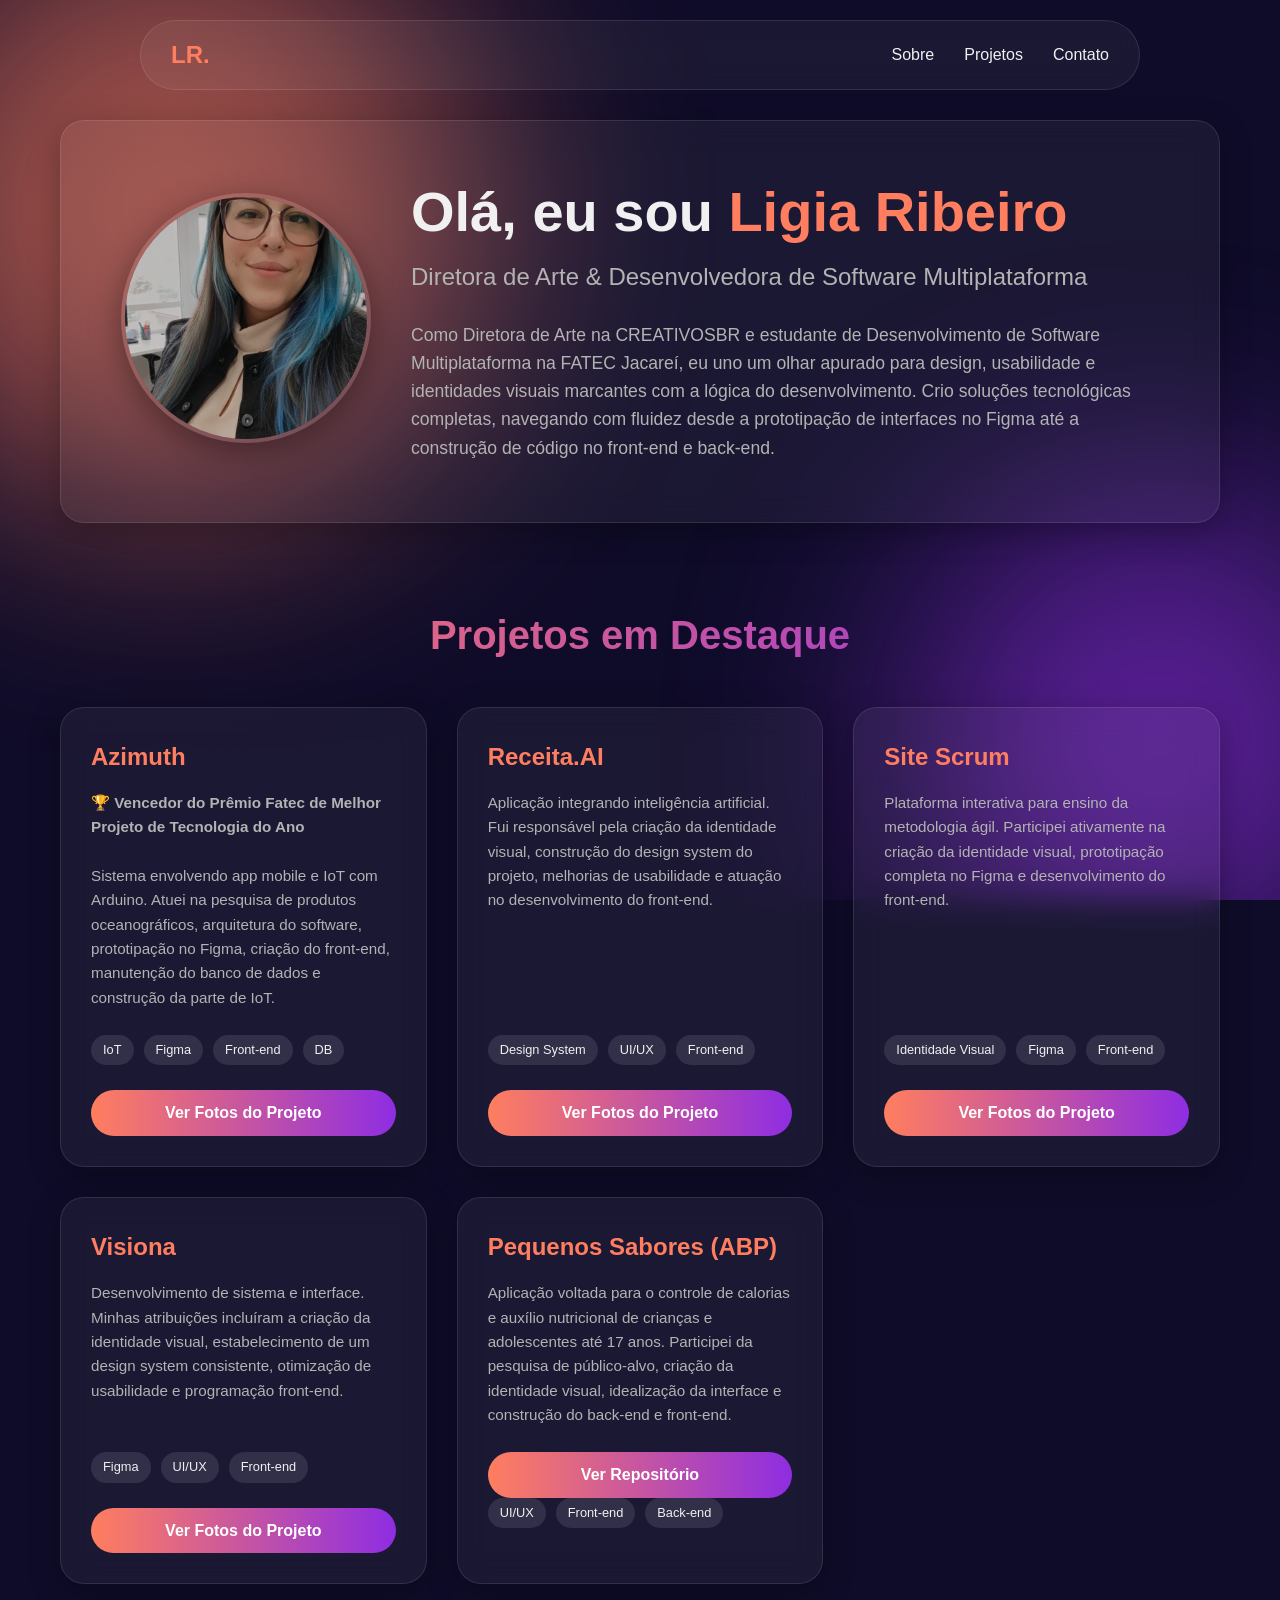
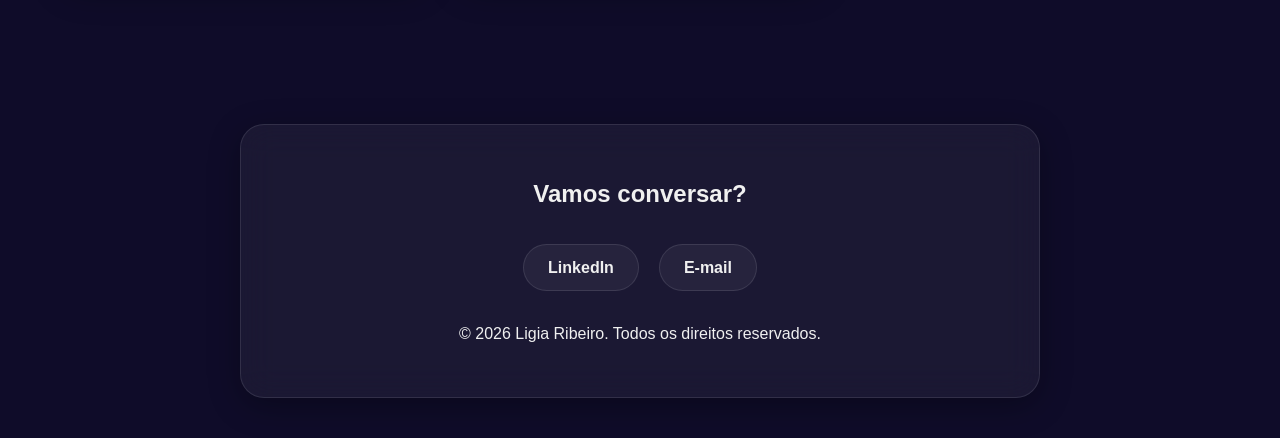
==== commit 565fc3fe: "Corrige extensao da foto, remove fonte customizada e cria expansao das imagens" ====
--- a/docs/index.html
+++ b/docs/index.html
@@ -4,21 +4,14 @@
     <meta charset="UTF-8">
     <meta name="viewport" content="width=device-width, initial-scale=1.0">
     <title>Ligia Ribeiro - Portfólio</title>
-    <!-- Importando a fonte Sen -->
-    <link rel="preconnect" href="https://fonts.googleapis.com">
-    <link rel="preconnect" href="https://fonts.gstatic.com" crossorigin>
-    <link href="https://fonts.googleapis.com/css2?family=Sen:wght@400;700;800&display=swap" rel="stylesheet">
-    <!-- Arquivo CSS -->
     <link rel="stylesheet" href="assets/css/style.css">
 </head>
 <body>
-    <!-- Background Animado -->
     <div class="bg-orbs">
         <div class="orb orb-orange"></div>
         <div class="orb orb-purple"></div>
     </div>
 
-    <!-- Navegação -->
     <header class="glass-nav">
         <nav>
             <div class="logo">LR.</div>
@@ -34,12 +27,11 @@
     </header>
 
     <main>
-        <!-- Seção Sobre / Hero -->
         <section id="sobre" class="hero section">
             <div class="hero-content glass-panel">
                 <div class="hero-profile">
-                    <!-- Certifique-se de que sua foto de perfil tem esse nome na pasta img -->
-                    <img src="assets/img/perfil.jpg" alt="Foto de Ligia Ribeiro" class="profile-img">
+                    <!-- Tenta carregar o PNG primeiro, se falhar tenta JPG -->
+                    <img src="assets/img/perfil.png" onerror="this.onerror=null; this.src='assets/img/perfil.jpg'" alt="Foto de Ligia Ribeiro" class="profile-img">
                 </div>
                 <div class="hero-text">
                     <h1>Olá, eu sou <span>Ligia Ribeiro</span></h1>
@@ -49,94 +41,101 @@
             </div>
         </section>
 
-        <!-- Seção Projetos -->
         <section id="projetos" class="section">
             <h2 class="section-title">Projetos em Destaque</h2>
             <div class="projects-grid">
 
                 <!-- Projeto Azimuth -->
                 <div class="project-card glass-panel">
-                    <div class="project-gallery">
-                        <img src="assets/img/Azimith_Login.jpg" alt="Azimuth Login">
-                        <img src="assets/img/Azimuth%20geral.jpg" alt="Azimuth Geral">
-                        <img src="assets/img/Azimuth%20mapa.jpg" alt="Azimuth Mapa">
-                        <img src="assets/img/Azimuth_home.jpg" alt="Azimuth Home">
-                        <img src="assets/img/Azimuth_Relatorio.jpg" alt="Azimuth Relatório">
-                        <img src="assets/img/Azimuth1.png" alt="Azimuth">
-                    </div>
                     <div class="project-info">
                         <h3>Azimuth</h3>
                         <p><strong>🏆 Vencedor do Prêmio Fatec de Melhor Projeto de Tecnologia do Ano</strong><br><br>Sistema envolvendo app mobile e IoT com Arduino. Atuei na pesquisa de produtos oceanográficos, arquitetura do software, prototipação no Figma, criação do front-end, manutenção do banco de dados e construção da parte de IoT.</p>
                         <div class="tags">
                             <span>IoT</span><span>Figma</span><span>Front-end</span><span>DB</span>
                         </div>
+                        <details class="project-gallery-accordion">
+                            <summary class="btn">Ver Fotos do Projeto</summary>
+                            <div class="accordion-content">
+                                <img src="assets/img/Azimith_Login.jpg" alt="Azimuth Login">
+                                <img src="assets/img/Azimuth%20home.jpg" alt="Azimuth Home">
+                                <img src="assets/img/Azimuth%20geral.jpg" alt="Azimuth Geral">
+                                <img src="assets/img/Azimuth%20mapa.jpg" alt="Azimuth Mapa">
+                                <img src="assets/img/Azimuth_Relatorio.jpg" alt="Azimuth Relatório">
+                                <img src="assets/img/Azimuth1.png" alt="Azimuth Mobile">
+                            </div>
+                        </details>
                     </div>
                 </div>
 
                 <!-- Projeto Receita.AI -->
                 <div class="project-card glass-panel">
-                    <div class="project-gallery">
-                        <img src="assets/img/Receita_a-_home.png" alt="Receita AI Home">
-                        <img src="assets/img/Receita_AI_HomeSemLogin.png" alt="Receita AI Sem Login">
-                        <img src="assets/img/Receita%20AiConfirmarFoto.png" alt="Receita AI Foto">
-                        <img src="assets/img/Receita_ai_RegistrarSegundaTela.png" alt="Receita AI Registro">
-                        <img src="assets/img/Receitaai_MinhasReceita.png" alt="Receita AI Minhas Receitas">
-                        <img src="assets/img/ReceitaaiChatComAReceita.png" alt="Receita AI Chat">
-                        <img src="assets/img/receitaaiRegistrar.png" alt="Receita AI Registrar">
-                    </div>
                     <div class="project-info">
                         <h3>Receita.AI</h3>
                         <p>Aplicação integrando inteligência artificial. Fui responsável pela criação da identidade visual, construção do design system do projeto, melhorias de usabilidade e atuação no desenvolvimento do front-end.</p>
                         <div class="tags">
                             <span>Design System</span><span>UI/UX</span><span>Front-end</span>
                         </div>
+                        <details class="project-gallery-accordion">
+                            <summary class="btn">Ver Fotos do Projeto</summary>
+                            <div class="accordion-content">
+                                <img src="assets/img/Receita_a-_home.png" alt="Receita AI Home">
+                                <img src="assets/img/Receita_AI_HomeSemLogin.png" alt="Receita AI Sem Login">
+                                <img src="assets/img/Receita%20AiConfirmarFoto.png" alt="Receita AI Foto">
+                                <img src="assets/img/Receita_ai_RegistrarSegundaTela.png" alt="Receita AI Registro">
+                                <img src="assets/img/Receitaai_MinhasReceita.png" alt="Receita AI Minhas Receitas">
+                                <img src="assets/img/ReceitaaiChatComAReceita.png" alt="Receita AI Chat">
+                                <img src="assets/img/receitaaiRegistrar.png" alt="Receita AI Registrar">
+                            </div>
+                        </details>
                     </div>
                 </div>
 
                 <!-- Projeto Site Scrum -->
                 <div class="project-card glass-panel">
-                    <div class="project-gallery">
-                        <img src="assets/img/Scrum_1.png" alt="Scrum 1">
-                        <img src="assets/img/Scrum_2.png" alt="Scrum 2">
-                        <img src="assets/img/Scrum_3.png" alt="Scrum 3">
-                        <img src="assets/img/Scrum_4.png" alt="Scrum 4">
-                        <img src="assets/img/Scrum_5.png" alt="Scrum 5">
-                        <img src="assets/img/Scrum_6.png" alt="Scrum 6">
-                        <img src="assets/img/Scrum_7.png" alt="Scrum 7">
-                    </div>
                     <div class="project-info">
                         <h3>Site Scrum</h3>
                         <p>Plataforma interativa para ensino da metodologia ágil. Participei ativamente na criação da identidade visual, prototipação completa no Figma e desenvolvimento do front-end.</p>
                         <div class="tags">
                             <span>Identidade Visual</span><span>Figma</span><span>Front-end</span>
                         </div>
+                        <details class="project-gallery-accordion">
+                            <summary class="btn">Ver Fotos do Projeto</summary>
+                            <div class="accordion-content">
+                                <img src="assets/img/Scrum_1.png" alt="Scrum 1">
+                                <img src="assets/img/Scrum_2.png" alt="Scrum 2">
+                                <img src="assets/img/Scrum_3.png" alt="Scrum 3">
+                                <img src="assets/img/Scrum_4.png" alt="Scrum 4">
+                                <img src="assets/img/Scrum_5.png" alt="Scrum 5">
+                                <img src="assets/img/Scrum_6.png" alt="Scrum 6">
+                                <img src="assets/img/Scrum_7.png" alt="Scrum 7">
+                            </div>
+                        </details>
                     </div>
                 </div>
 
                 <!-- Projeto Visiona -->
                 <div class="project-card glass-panel">
-                    <div class="project-gallery">
-                        <img src="assets/img/VisaoGeral.png" alt="Visiona Geral">
-                        <img src="assets/img/Visiona.png" alt="Visiona">
-                        <img src="assets/img/Visiona_CadastorUser.png" alt="Visiona Cadastro">
-                        <img src="assets/img/Visiona_editUser.png" alt="Visiona Edit">
-                        <img src="assets/img/visiona2.png" alt="Visiona 2">
-                    </div>
                     <div class="project-info">
                         <h3>Visiona</h3>
                         <p>Desenvolvimento de sistema e interface. Minhas atribuições incluíram a criação da identidade visual, estabelecimento de um design system consistente, otimização de usabilidade e programação front-end.</p>
                         <div class="tags">
                             <span>Figma</span><span>UI/UX</span><span>Front-end</span>
                         </div>
+                        <details class="project-gallery-accordion">
+                            <summary class="btn">Ver Fotos do Projeto</summary>
+                            <div class="accordion-content">
+                                <img src="assets/img/VisaoGeral.png" alt="Visiona Geral">
+                                <img src="assets/img/Visiona.png" alt="Visiona">
+                                <img src="assets/img/Visiona_CadastorUser.png" alt="Visiona Cadastro">
+                                <img src="assets/img/Visiona_editUser.png" alt="Visiona Edit">
+                                <img src="assets/img/visiona2.png" alt="Visiona 2">
+                            </div>
+                        </details>
                     </div>
                 </div>
 
                 <!-- Projeto Pequenos Sabores -->
                 <div class="project-card glass-panel">
-                    <div class="project-gallery">
-                        <!-- Falta você adicionar a imagem deste projeto na pasta. O nome de exemplo é pequenos-sabores.png -->
-                        <img src="assets/img/pequenos-sabores.png" alt="Pequenos Sabores" onerror="this.style.display='none'">
-                    </div>
                     <div class="project-info">
                         <h3>Pequenos Sabores (ABP)</h3>
                         <p>Aplicação voltada para o controle de calorias e auxílio nutricional de crianças e adolescentes até 17 anos. Participei da pesquisa de público-alvo, criação da identidade visual, idealização da interface e construção do back-end e front-end.</p>
--- a/docs/assets/css/style.css
+++ b/docs/assets/css/style.css
@@ -1,4 +1,3 @@
-/* Configurações Globais e Variáveis */
 :root {
     --color-bg: #0f0c29;
     --color-orange: #ff7e5f;
@@ -13,8 +12,7 @@
     margin: 0;
     padding: 0;
     box-sizing: border-box;
-    /* Fonte Sen aplicada a todo o site */
-    font-family: 'Sen', sans-serif; 
+    font-family: -apple-system, BlinkMacSystemFont, "Segoe UI", Roboto, Helvetica, Arial, sans-serif;
 }
 
 body {
@@ -25,7 +23,6 @@
     line-height: 1.6;
 }
 
-/* Background Animated Orbs (Efeito do Glassmorphism) */
 .bg-orbs {
     position: fixed;
     top: 0; left: 0; width: 100vw; height: 100vh;
@@ -59,7 +56,6 @@
     100% { transform: translate(100px, 50px) scale(1.1); }
 }
 
-/* Componente Glassmorphism Base */
 .glass-panel {
     background: var(--glass-bg);
     backdrop-filter: blur(16px);
@@ -69,7 +65,6 @@
     box-shadow: 0 8px 32px 0 rgba(0, 0, 0, 0.3);
 }
 
-/* Navegação */
 .glass-nav {
     position: fixed;
     top: 20px; left: 50%;
@@ -90,7 +85,7 @@
 }
 
 .logo {
-    font-weight: 800;
+    font-weight: bold;
     font-size: 1.5rem;
     color: var(--color-orange);
 }
@@ -119,7 +114,6 @@
     cursor: pointer;
 }
 
-/* Layout Principal */
 main {
     max-width: 1200px;
     margin: 0 auto;
@@ -135,10 +129,9 @@
     background: linear-gradient(90deg, var(--color-orange), var(--color-purple));
     -webkit-background-clip: text;
     -webkit-text-fill-color: transparent;
-    font-weight: 800;
-}
-
-/* Seção Sobre / Hero */
+    font-weight: bold;
+}
+
 .hero-content {
     display: flex;
     align-items: center;
@@ -146,7 +139,6 @@
     padding: 60px;
 }
 
-/* Estilos da Foto de Perfil */
 .hero-profile {
     flex-shrink: 0;
 }
@@ -164,7 +156,7 @@
     font-size: 3.5rem;
     line-height: 1.1;
     margin-bottom: 15px;
-    font-weight: 800;
+    font-weight: bold;
 }
 
 .hero-text h1 span {
@@ -175,7 +167,7 @@
     font-size: 1.5rem;
     color: var(--text-muted);
     margin-bottom: 25px;
-    font-weight: 400;
+    font-weight: normal;
 }
 
 .hero-text p {
@@ -183,7 +175,6 @@
     color: var(--text-muted);
 }
 
-/* Grid de Projetos */
 .projects-grid {
     display: grid;
     grid-template-columns: repeat(auto-fit, minmax(350px, 1fr));
@@ -197,43 +188,6 @@
     transition: transform 0.3s ease;
 }
 
-.project-card:hover {
-    transform: translateY(-5px);
-}
-
-/* Galeria de Imagens com Scroll Horizontal */
-.project-gallery {
-    display: flex;
-    overflow-x: auto;
-    gap: 15px;
-    padding: 20px;
-    border-bottom: 1px solid var(--glass-border);
-    scroll-snap-type: x mandatory;
-    scroll-behavior: smooth;
-}
-
-.project-gallery::-webkit-scrollbar {
-    height: 8px;
-}
-
-.project-gallery::-webkit-scrollbar-thumb {
-    background: rgba(255, 255, 255, 0.2);
-    border-radius: 4px;
-}
-
-.project-gallery::-webkit-scrollbar-track {
-    background: transparent;
-}
-
-.project-gallery img {
-    height: 220px;
-    min-width: 80%;
-    object-fit: cover;
-    border-radius: 12px;
-    scroll-snap-align: center;
-    border: 1px solid var(--glass-border);
-}
-
 .project-info {
     padding: 30px;
     flex-grow: 1;
@@ -245,7 +199,6 @@
     font-size: 1.5rem;
     color: var(--color-orange);
     margin-bottom: 15px;
-    font-weight: 700;
 }
 
 .project-card p {
@@ -259,7 +212,7 @@
     display: flex;
     flex-wrap: wrap;
     gap: 10px;
-    margin-bottom: 20px;
+    margin-bottom: 25px;
 }
 
 .tags span {
@@ -270,13 +223,45 @@
     color: var(--text-main);
 }
 
+/* Accordion das Fotos */
+.project-gallery-accordion {
+    width: 100%;
+}
+
+.project-gallery-accordion summary {
+    list-style: none; /* Esconde a seta padrão */
+    cursor: pointer;
+    display: block;
+}
+
+.project-gallery-accordion summary::-webkit-details-marker {
+    display: none;
+}
+
+.accordion-content {
+    display: flex;
+    flex-direction: column;
+    gap: 20px;
+    margin-top: 25px;
+    padding-top: 25px;
+    border-top: 1px solid var(--glass-border);
+}
+
+.accordion-content img {
+    width: 100%;
+    height: auto;
+    border-radius: 12px;
+    border: 1px solid var(--glass-border);
+    box-shadow: 0 4px 15px rgba(0,0,0,0.2);
+}
+
 /* Botões */
 .btn, .btn-glass {
     display: inline-block;
     padding: 10px 24px;
     border-radius: 30px;
     text-decoration: none;
-    font-weight: 700;
+    font-weight: bold;
     text-align: center;
     transition: all 0.3s;
 }
@@ -285,7 +270,6 @@
     background: linear-gradient(90deg, var(--color-orange), var(--color-purple));
     color: #fff;
     border: none;
-    margin-bottom: 20px;
 }
 
 .btn:hover { opacity: 0.9; }
@@ -300,7 +284,6 @@
     background: rgba(255, 255, 255, 0.15);
 }
 
-/* Rodapé */
 .footer-section {
     max-width: 800px;
     margin: 0 auto 40px;
@@ -308,7 +291,7 @@
     text-align: center;
 }
 
-.footer-section h2 { margin-bottom: 30px; font-weight: 700; }
+.footer-section h2 { margin-bottom: 30px; font-weight: bold; }
 
 .social-links {
     display: flex;
@@ -317,7 +300,6 @@
     margin-bottom: 30px;
 }
 
-/* Responsividade */
 @media (max-width: 768px) {
     .hero-content {
         flex-direction: column;
